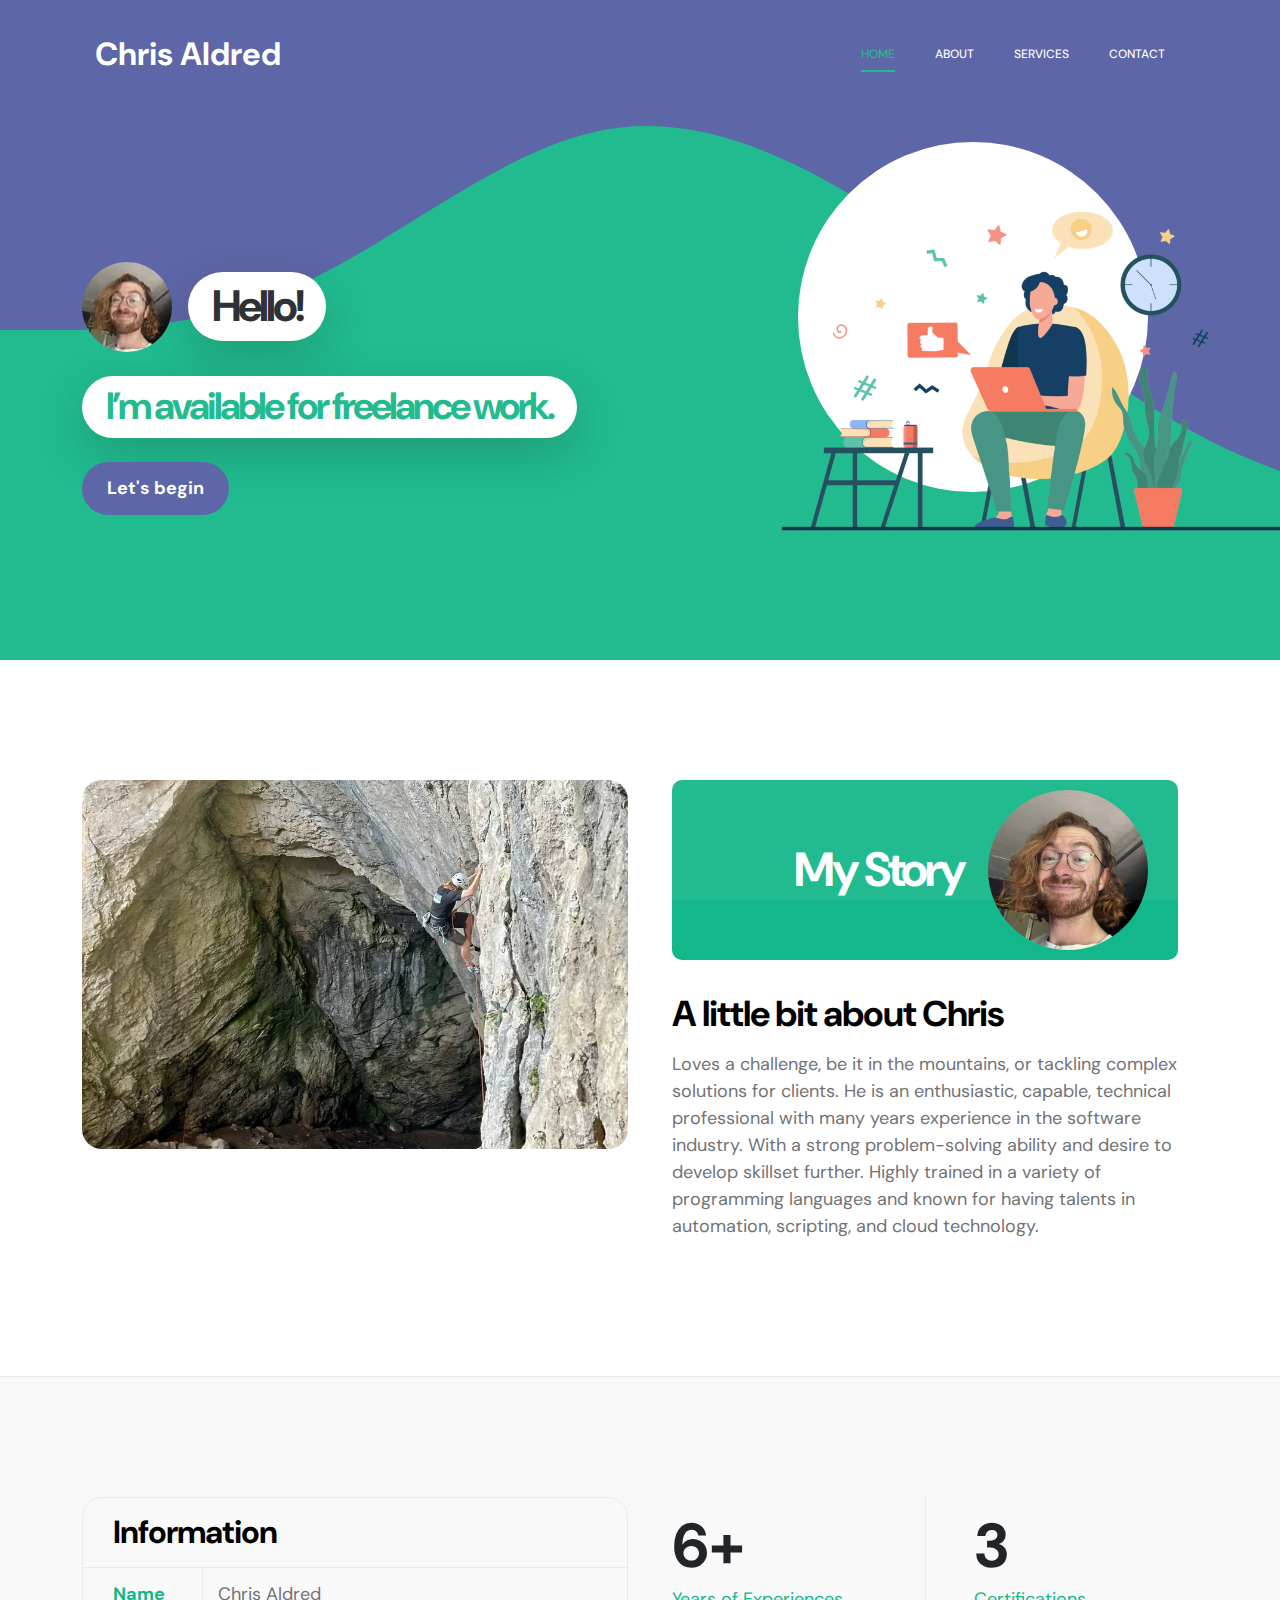
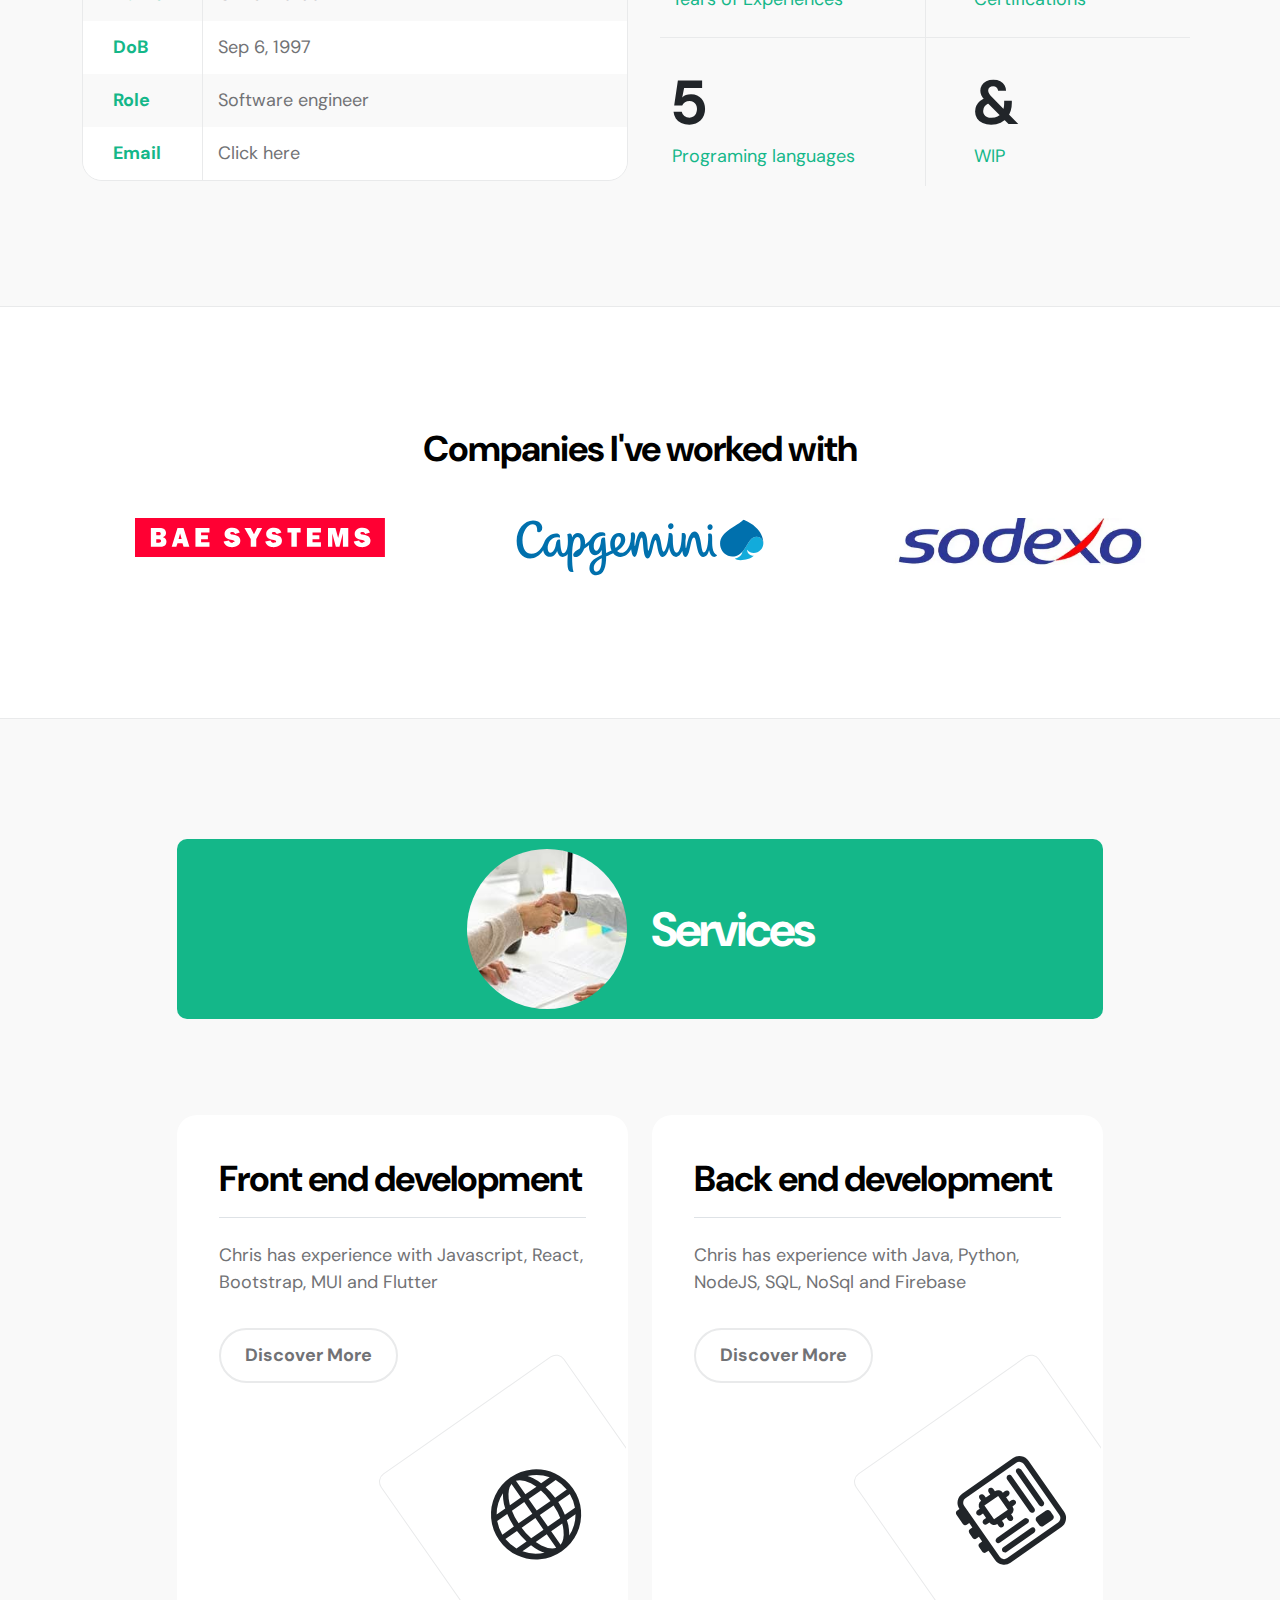
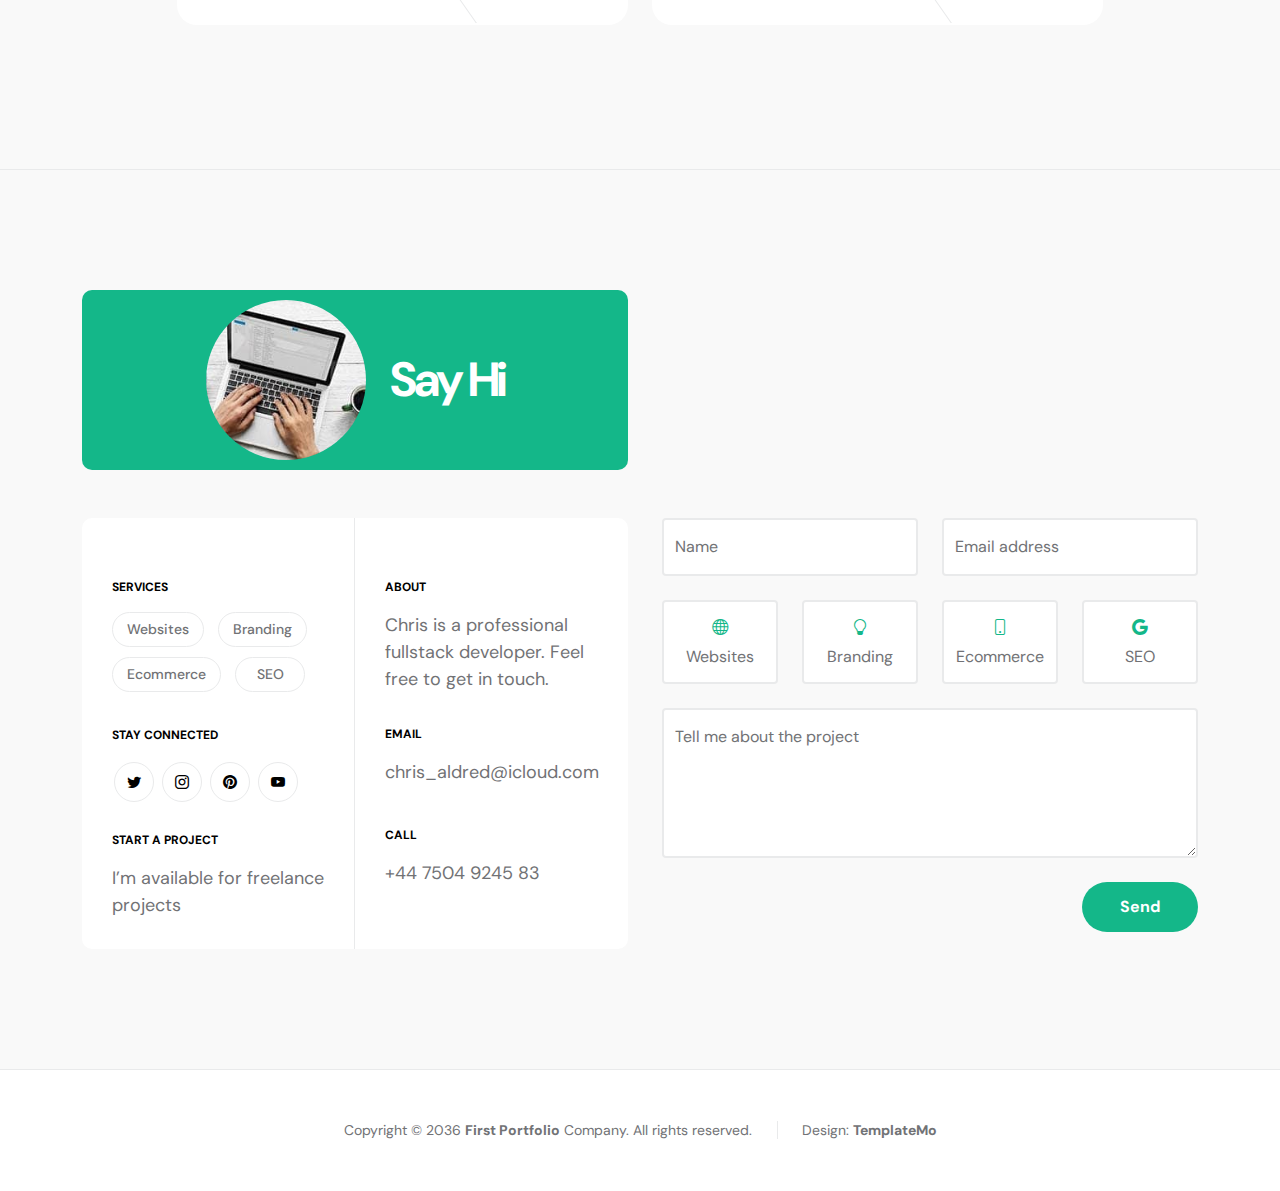
==== index.html @ c8f42ab8 "feat: services" ====
<!doctype html>
<html lang="en">
    <head>
        <meta charset="utf-8">
        <meta name="viewport" content="width=device-width, initial-scale=1">

        <meta name="description" content="">
        <meta name="author" content="TemplateMo">

        <title>Chris Aldred</title>

        <!-- CSS FILES -->
        <link rel="preconnect" href="https://fonts.googleapis.com">
        
        <link rel="preconnect" href="https://fonts.gstatic.com" crossorigin>
        
        <link href="https://fonts.googleapis.com/css2?family=DM+Sans:wght@400;500;700&display=swap" rel="stylesheet">

        <link href="css/bootstrap.min.css" rel="stylesheet">

        <link href="css/bootstrap-icons.css" rel="stylesheet">

        <link href="css/magnific-popup.css" rel="stylesheet">

        <link href="css/templatemo-first-portfolio-style.css" rel="stylesheet">
        
<!--

TemplateMo 578 First Portfolio

https://templatemo.com/tm-578-first-portfolio

-->
    </head>
    
    <body>

        <section class="preloader">
            <div class="spinner">
                <span class="spinner-rotate"></span>    
            </div>
        </section>

        <nav class="navbar navbar-expand-lg">
            <div class="container">

                <button class="navbar-toggler" type="button" data-bs-toggle="collapse" data-bs-target="#navbarNav" aria-controls="navbarNav" aria-expanded="false" aria-label="Toggle navigation">
                    <span class="navbar-toggler-icon"></span>
                </button>

                <a href="index.html" class="navbar-brand mx-auto mx-lg-0">Chris Aldred</a>

                <div class="collapse navbar-collapse justify-content-end" id="navbarNav">
                    <ul class="navbar-nav ms-lg-5">
                        <li class="nav-item">
                            <a class="nav-link click-scroll" href="#section_1">Home</a>
                        </li>

                        <li class="nav-item">
                            <a class="nav-link click-scroll" href="#section_2">About</a>
                        </li>

                        <li class="nav-item">
                            <a class="nav-link click-scroll" href="#section_3">Services</a>
                        </li>

                        <li class="nav-item" hidden>
                            <a class="nav-link click-scroll" href="#section_4">Projects</a>
                        </li>

                        <li class="nav-item">
                            <a class="nav-link click-scroll" href="#section_5">Contact</a>
                        </li>
                    </ul>
                </div>

            </div>
        </nav>

        <main>

            <section class="hero d-flex justify-content-center align-items-center" id="section_1">
                <div class="container">
                    <div class="row">

                        <div class="col-lg-7 col-12">
                            <div class="hero-text">
                                <div class="hero-title-wrap d-flex align-items-center mb-4">
                                    <img src="images/me-min_90x120.jpeg" class="avatar-image avatar-image-large img-fluid" alt="">

                                    <h1 class="hero-title ms-3 mb-0">Hello!</h1>
                                </div>

                                <h2 class="mb-4">I’m available for freelance work.</h2>
                                <p class="mb-4"><a class="custom-btn btn custom-link" href="#section_2">Let's begin</a></p>
                            </div>
                        </div>

                        <div class="col-lg-5 col-12 position-relative">
                            <div class="hero-image-wrap"></div>
                            <img src="images/desk.png" class="hero-image img-fluid" alt="">
                        </div>

                    </div>
                </div>

                <svg xmlns="http://www.w3.org/2000/svg" viewBox="0 0 1440 320"><path fill="#535da1" fill-opacity="1" d="M0,160L24,160C48,160,96,160,144,138.7C192,117,240,75,288,64C336,53,384,75,432,106.7C480,139,528,181,576,208C624,235,672,245,720,240C768,235,816,213,864,186.7C912,160,960,128,1008,133.3C1056,139,1104,181,1152,202.7C1200,224,1248,224,1296,197.3C1344,171,1392,117,1416,90.7L1440,64L1440,0L1416,0C1392,0,1344,0,1296,0C1248,0,1200,0,1152,0C1104,0,1056,0,1008,0C960,0,912,0,864,0C816,0,768,0,720,0C672,0,624,0,576,0C528,0,480,0,432,0C384,0,336,0,288,0C240,0,192,0,144,0C96,0,48,0,24,0L0,0Z"></path></svg>
            </section>


            <section class="about section-padding" id="section_2">
                <div class="container">
                    <div class="row">

                        <div class="col-lg-6 col-12">
                            <img src="images/climbing-min.jpeg" class="about-image img-fluid" alt="">
                        </div>

                        <div class="col-lg-6 col-12 mt-5 mt-lg-0">
                            <div class="about-thumb">

                                <div class="section-title-wrap d-flex justify-content-end align-items-center mb-4">
                                    <h2 class="text-white me-4 mb-0">My Story</h2>

                                    <img src="images/me-min.jpeg" class="avatar-image img-fluid" alt="">
                                </div>

                                <h3 class="pt-2 mb-3">A little bit about Chris</h3>

                                <p>Loves a challenge, be it in the mountains, or tackling complex solutions for clients.
                                    He is an enthusiastic, capable, technical professional with many years experience in the software industry.
                                    With a strong problem-solving ability and desire to develop skillset further.
                                    Highly trained in a variety of programming languages and 
                                    known for having talents in automation, scripting, and cloud 
                                    technology.</p>

                            </div>
                        </div>

                    </div>
                </div>  
            </section>

            <section class="featured section-padding">
                <div class="container">
                    <div class="row">

                        <div class="col-lg-6 col-12">
                            <div class="profile-thumb">
                                <div class="profile-title">
                                    <h4 class="mb-0">Information</h4>
                                </div>

                                <div class="profile-body">
                                    <p>
                                        <span class="profile-small-title">Name</span> 
                                        <span>Chris Aldred</span>
                                    </p>

                                    <p>
                                        <span class="profile-small-title">DoB</span> 
                                        <span>Sep 6, 1997</span>
                                    </p>

                                    <p>
                                        <span class="profile-small-title">Role</span> 
                                         <span>Software engineer</span>
                                    </p>

                                    <p>
                                        <span class="profile-small-title">Email</span> 
                                        <span><a href="mailto:chris_aldred@icloud.com">Click here</a></span>
                                    </p>
                                </div>
                            </div>
                        </div>

                        <div class="col-lg-6 col-12 mt-5 mt-lg-0">
                            <div class="about-thumb">
                                <div class="row">
                                    <div class="col-lg-6 col-6 featured-border-bottom py-2">
                                        <strong class="featured-numbers">6+</strong>

                                        <p class="featured-text">Years of Experiences</p>
                                    </div>

                                    <div class="col-lg-6 col-6 featured-border-start featured-border-bottom ps-5 py-2">
                                        <strong class="featured-numbers">3</strong>

                                        <p class="featured-text">Certifications </p>
                                    </div>

                                    <div class="col-lg-6 col-6 pt-4">
                                        <strong class="featured-numbers">5</strong>

                                        <p class="featured-text">Programing languages</p>
                                    </div>

                                    <div class="col-lg-6 col-6 featured-border-start ps-5 pt-4">
                                        <strong class="featured-numbers">&</strong>

                                        <p class="featured-text">WIP</p>
                                    </div>
                                </div>
                            </div>
                        </div>

                    </div>
                </div>
            </section>


            <section class="clients section-padding">
                <div class="container">
                    <div class="row align-items-center">
                        
                        
                        <div class="">
                            <h3 class="text-center mb-5">Companies I've worked with</h3>
                        </div>

                        <div class="col-sm clients-item-height">
                            <img src="images/clients/BAE_Systems_logo.svg" class="clients-image img-fluid" alt="">
                        </div>

                        <div class="col-sm clients-item-height">
                            <img src="images/clients/Capgemini.svg" class="clients-image img-fluid" alt="">
                        </div>

                        <div class="col-sm clients-item-height">
                            <img src="images/clients/Sodexo.webp" class="clients-image img-fluid" alt="">
                        </div>

                    </div>
                </div>
            </section>


            <section class="services section-padding" id="section_3">
                <div class="container">
                    <div class="row">

                        <div class="col-lg-10 col-12 mx-auto">
                            <div class="section-title-wrap d-flex justify-content-center align-items-center mb-5">
                                <img src="images/handshake-man-woman-after-signing-business-contract-closeup.jpg" class="avatar-image img-fluid" alt="">

                                <h2 class="text-white ms-4 mb-0">Services</h2>
                            </div>

                            <div class="row pt-lg-5">
                                <div class="col-lg-6 col-12">
                                    <div class="services-thumb">
                                        <div class="d-flex flex-wrap align-items-center border-bottom mb-4 pb-3">
                                            <h3 class="mb-0">Front end development</h3>

                                            <div class="services-price-wrap ms-auto" hidden>
                                                <p class="services-price-text mb-0">$2,400</p>
                                                <div class="services-price-overlay"></div>
                                            </div>
                                        </div>

                                        <p>Chris has experience with Javascript, React, Bootstrap, MUI and Flutter</p>

                                        <a href="#section_5" class="custom-btn custom-border-btn btn mt-3">Discover More</a>

                                        <div class="services-icon-wrap d-flex justify-content-center align-items-center">
                                            <i class="services-icon bi-globe"></i>
                                        </div>
                                    </div>
                                </div>


                                <div class="col-lg-6 col-12">
                                    <div class="services-thumb">
                                        <div class="d-flex flex-wrap align-items-center border-bottom mb-4 pb-3">
                                            <h3 class="mb-0">Back end development</h3>

                                            <div class="services-price-wrap ms-auto" hidden>
                                                <p class="services-price-text mb-0">$3,600</p>
                                                <div class="services-price-overlay"></div>
                                            </div>
                                        </div>

                                        <p>Chris has experience with Java, Python, NodeJS, SQL, NoSql and Firebase</p>

                                        <a href="#section_5" class="custom-btn custom-border-btn btn mt-3">Discover More</a>

                                        <div class="services-icon-wrap d-flex justify-content-center align-items-center">
                                            <i class="services-icon bi-motherboard"></i>
                                        </div>
                                    </div>
                                </div>
                            </div>
                        </div>
                    </div>
                </div>
            </section>

            <section class="contact section-padding" id="section_5">
                    <div class="container">
                        <div class="row">

                            <div class="col-lg-6 col-md-8 col-12">
                                <div class="section-title-wrap d-flex justify-content-center align-items-center mb-5">
                                    <img src="images/aerial-view-man-using-computer-laptop-wooden-table.jpg" class="avatar-image img-fluid" alt="">

                                    <h2 class="text-white ms-4 mb-0">Say Hi</h2>
                                </div>
                            </div>

                            <div class="clearfix"></div>

                            <div class="col-lg-3 col-md-6 col-12 pe-lg-0">
                                <div class="contact-info contact-info-border-start d-flex flex-column">
                                    <strong class="site-footer-title d-block mb-3">Services</strong>

                                    <ul class="footer-menu">
                                        <li class="footer-menu-item"><a href="#" class="footer-menu-link">Websites</a></li>

                                        <li class="footer-menu-item"><a href="#" class="footer-menu-link">Branding</a></li>

                                        <li class="footer-menu-item"><a href="#" class="footer-menu-link">Ecommerce</a></li>

                                        <li class="footer-menu-item"><a href="#" class="footer-menu-link">SEO</a></li>
                                    </ul>

                                    <strong class="site-footer-title d-block mt-4 mb-3">Stay connected</strong>

                                    <ul class="social-icon">
                                        <li class="social-icon-item"><a href="https://twitter.com/minthu" class="social-icon-link bi-twitter"></a></li>

                                        <li class="social-icon-item"><a href="#" class="social-icon-link bi-instagram"></a></li>

                                        <li class="social-icon-item"><a href="#" class="social-icon-link bi-pinterest"></a></li>

                                        <li class="social-icon-item"><a href="https://www.youtube.com/templatemo" class="social-icon-link bi-youtube"></a></li>
                                    </ul>

                                    <strong class="site-footer-title d-block mt-4 mb-3">Start a project</strong>

                                    <p class="mb-0">I’m available for freelance projects</p>
                                </div>
                            </div>

                            <div class="col-lg-3 col-md-6 col-12 ps-lg-0">
                                <div class="contact-info d-flex flex-column">
                                    <strong class="site-footer-title d-block mb-3">About</strong>

                                    <p class="mb-2">
                                        Chris is a professional fullstack developer. Feel free to get in touch.
                              </p>

                                    <strong class="site-footer-title d-block mt-4 mb-3">Email</strong>

                                    <p>
                                        <a href="mailto:chris_aldred@icloud.com">
                                            chris_aldred@icloud.com
                                        </a>
                                    </p>

                                    <strong class="site-footer-title d-block mt-4 mb-3">Call</strong>

                                    <p class="mb-0">
                                        <a href="tel: 120-240-9600">
                                            +44 7504 9245 83
                                        </a>
                                    </p>
                                </div>
                            </div>

                            <div class="col-lg-6 col-12 mt-5 mt-lg-0">
                                <form action="#" method="get" class="custom-form contact-form" role="form">
                                    <div class="row">
                                        <div class="col-lg-6 col-md-6 col-12">
                                            <div class="form-floating">
                                                <input type="text" name="name" id="name" class="form-control" placeholder="Name" required="">
                                                
                                                <label for="floatingInput">Name</label>
                                            </div>
                                        </div>

                                        <div class="col-lg-6 col-md-6 col-12"> 
                                            <div class="form-floating">
                                                <input type="email" name="email" id="email" pattern="[^ @]*@[^ @]*" class="form-control" placeholder="Email address" required="">
                                                
                                                <label for="floatingInput">Email address</label>
                                            </div>
                                        </div>

                                        <div class="col-lg-3 col-md-6 col-6">
                                            <div class="form-check form-check-inline">
                                                <input name="website" type="checkbox" class="form-check-input" id="inlineCheckbox1" value="1">

                                                <label class="form-check-label" for="inlineCheckbox1">
                                                    <i class="bi-globe form-check-icon"></i>
                                                    <span class="form-check-label-text">Websites</span>
                                                </label>
                                          </div>
                                        </div>

                                        <div class="col-lg-3 col-md-6 col-6">
                                            <div class="form-check form-check-inline">
                                                <input name="branding" type="checkbox" class="form-check-input" id="inlineCheckbox2" value="1">

                                                <label class="form-check-label" for="inlineCheckbox2">
                                                    <i class="bi-lightbulb form-check-icon"></i>
                                                    <span class="form-check-label-text">Branding</span>
                                                </label>
                                            </div>
                                        </div>

                                        <div class="col-lg-3 col-md-6 col-6">
                                            <div class="form-check form-check-inline">
                                                <input name="ecommerce" type="checkbox" class="form-check-input" id="inlineCheckbox3" value="1">

                                                <label class="form-check-label" for="inlineCheckbox3">
                                                    <i class="bi-phone form-check-icon"></i>
                                                    <span class="form-check-label-text">Ecommerce</span>
                                                </label>
                                            </div>
                                        </div>

                                        <div class="col-lg-3 col-md-6 col-6">
                                            <div class="form-check form-check-inline me-0">
                                                <input name="seo" type="checkbox" class="form-check-input" id="inlineCheckbox4" value="1">

                                                <label class="form-check-label" for="inlineCheckbox4">
                                                    <i class="bi-google form-check-icon"></i>
                                                    <span class="form-check-label-text">SEO</span>
                                                </label>
                                            </div>
                                        </div>

                                        <div class="col-lg-12 col-12">
                                            <div class="form-floating">
                                                <textarea class="form-control" id="message" name="message" placeholder="Tell me about the project"></textarea>
                                                
                                                <label for="floatingTextarea">Tell me about the project</label>
                                            </div>
                                        </div>

                                        <div class="col-lg-3 col-12 ms-auto">
                                            <button type="submit" class="form-control">Send</button>
                                        </div>

                                    </div>
                                </form>
                            </div>

                        </div>
                    </div>
                </div>
            </section>

        </main>

        <footer class="site-footer">
            <div class="container">
                <div class="row">

                    <div class="col-lg-12 col-12">
                        <div class="copyright-text-wrap">
                            <p class="mb-0">
                                <span class="copyright-text">Copyright © 2036 <a href="#">First Portfolio</a> Company. All rights reserved.</span>
                                Design: 
                                <a rel="sponsored" href="https://templatemo.com" target="_blank">TemplateMo</a>
                            </p>
                        </div>
                    </div>

                </div>
            </div>
        </footer>

        <!-- JAVASCRIPT FILES -->
        <script src="js/jquery.min.js"></script>
        <script src="js/bootstrap.min.js"></script>
        <script src="js/jquery.sticky.js"></script>
        <script src="js/click-scroll.js"></script>
        <script src="js/jquery.magnific-popup.min.js"></script>
        <script src="js/magnific-popup-options.js"></script>
        <script src="js/custom.js"></script>

    </body>
</html>
---- css/templatemo-first-portfolio-style.css ----
/*

TemplateMo 578 First Portfolio

https://templatemo.com/tm-578-first-portfolio

*/

/*---------------------------------------
  CUSTOM PROPERTIES ( VARIABLES )             
-----------------------------------------*/
:root {
  --white-color: #ffffff;
  --primary-color: #535da1;
  --secondary-color: #14b789;
  --section-bg-color: #f9f9f9;
  --dark-color: #000000;
  --p-color: #717275;
  --border-color: #e9eaeb;
  --featured-border-color: #727aab;

  --body-font-family: "DM Sans", sans-serif;

  --h1-font-size: 62px;
  --h2-font-size: 48px;
  --h3-font-size: 36px;
  --h4-font-size: 32px;
  --h5-font-size: 24px;
  --h6-font-size: 22px;
  --p-font-size: 18px;
  --menu-font-size: 12px;
  --copyright-font-size: 14px;

  --border-radius-large: 100px;
  --border-radius-medium: 20px;
  --border-radius-small: 10px;

  --font-weight-normal: 400;
  --font-weight-medium: 500;
  --font-weight-bold: 700;
}

body {
  background: var(--white-color);
  font-family: var(--body-font-family);
}

/*---------------------------------------
  TYPOGRAPHY               
-----------------------------------------*/

h2,
h3,
h4,
h5,
h6 {
  color: var(--dark-color);
}

h1,
h2,
h3,
h4,
h5,
h6 {
  font-weight: var(--font-weight-bold);
  letter-spacing: -1px;
}

h1 {
  font-size: var(--h1-font-size);
  letter-spacing: -3px;
}

h2 {
  font-size: var(--h2-font-size);
  color: var(--secondary-color);
  letter-spacing: -3px;
}

h3 {
  font-size: var(--h3-font-size);
}

h4 {
  font-size: var(--h4-font-size);
}

h5 {
  font-size: var(--h5-font-size);
  line-height: normal;
}

h6 {
  font-size: var(--h6-font-size);
}

p {
  color: var(--p-color);
  font-size: var(--p-font-size);
  font-weight: var(--font-weight-normal);
}

ul li {
  color: var(--p-color);
  font-size: var(--p-font-size);
  font-weight: var(--font-weight-normal);
}

a,
button {
  touch-action: manipulation;
  transition: all 0.3s;
}

a {
  color: var(--p-color);
  text-decoration: none;
}

a:hover {
  color: var(--secondary-color);
}

::selection {
  background: var(--secondary-color);
  color: var(--white-color);
}

::-moz-selection {
  background: var(--secondary-color);
  color: var(--white-color);
}

.section-padding {
  padding-top: 120px;
  padding-bottom: 120px;
}

b,
strong {
  font-weight: var(--font-weight-bold);
}

.section-title-wrap {
  background: var(--secondary-color);
  border-radius: var(--border-radius-small);
  padding: 10px 30px;
}

/*---------------------------------------
  AVATAR IMAGE               
-----------------------------------------*/
.avatar-image {
  border-radius: var(--border-radius-large);
  width: 160px;
  height: 160px;
  object-fit: cover;
}

.avatar-image-large {
  width: 90.4px;
  height: 90.4px;
}

/*---------------------------------------
  PRE LOADER               
-----------------------------------------*/
.preloader {
  position: fixed;
  top: 0;
  left: 0;
  width: 100%;
  height: 100%;
  z-index: 99999;
  display: flex;
  flex-flow: row nowrap;
  justify-content: center;
  align-items: center;
  background: none repeat scroll 0 0 var(--white-color);
}

.spinner {
  border: 1px solid transparent;
  border-radius: var(--border-radius-small);
  position: relative;
}

.spinner:before {
  content: "";
  box-sizing: border-box;
  position: absolute;
  top: 50%;
  left: 50%;
  width: 45px;
  height: 45px;
  margin-top: -10px;
  margin-left: -10px;
  border-radius: 50%;
  border: 1px solid var(--border-color);
  border-top-color: var(--white-color);
  animation: spinner 0.9s linear infinite;
}

@-webkit-@keyframes spinner {
  to {
    transform: rotate(360deg);
  }
}

@keyframes spinner {
  to {
    transform: rotate(360deg);
  }
}

/*---------------------------------------
  CUSTOM ICON               
-----------------------------------------*/
.navbar-icon {
  background: var(--white-color);
  border-radius: var(--border-radius-large);
  color: var(--dark-color);
  width: 47px;
  height: 47px;
  line-height: 47px;
  text-align: center;
}

.is-sticky .navbar-icon {
  background: var(--secondary-color);
  color: var(--white-color);
}

.form-check-icon {
  color: var(--secondary-color);
}

/*---------------------------------------
  CUSTOM BUTTON               
-----------------------------------------*/
.custom-btn,
.navbar .custom-btn {
  font-size: var(--p-font-size);
  font-weight: var(--font-weight-bold);
}

.navbar .custom-btn {
  background: transparent;
  border-width: 2px;
  border-style: solid;
  border-color: var(--white-color);
  color: var(--white-color);
  padding: 8px 22px;
}

.navbar .custom-btn:hover {
  background: var(--white-color);
  border-color: transparent;
  color: var(--secondary-color);
}

.custom-btn {
  background: var(--secondary-color);
  border-radius: var(--border-radius-large);
  color: var(--white-color);
  font-weight: var(--font-weight-bold);
  padding: 12px 24px;
}

.custom-btn:hover {
  background: var(--primary-color);
  box-shadow: 0 1rem 3rem rgba(0, 0, 0, 0.175);
  color: var(--white-color);
}

.custom-border-btn {
  background: transparent;
  border: 2px solid var(--border-color);
  color: var(--p-color);
}

.custom-border-btn:hover {
  background: var(--secondary-color);
  border-color: var(--secondary-color);
  color: var(--white-color);
}

.custom-link {
  background-color: var(--primary-color);
}

.custom-link:hover {
  background-color: var(--secondary-color);
}

/*---------------------------------------
  NAVIGATION              
-----------------------------------------*/
.sticky-wrapper {
  position: relative;
  z-index: 222;
  height: auto !important;
}

.is-sticky,
.is-sticky .navbar .container {
  background: var(--white-color);
  box-shadow: 0 1rem 3rem rgb(0 0 0 / 18%);
}

.is-sticky .navbar-brand,
.is-sticky .navbar-brand:hover {
  color: var(--dark-color);
}

.is-sticky .navbar-nav .nav-link {
  color: var(--p-color);
}

.is-sticky .navbar .custom-btn {
  border-color: var(--secondary-color);
  color: var(--secondary-color);
}

.is-sticky .navbar .custom-btn:hover {
  background: var(--secondary-color);
  color: var(--white-color);
}

.navbar {
  background: transparent;
  position: absolute;
  z-index: 9;
  right: 0;
  left: 0;
  transition: all 0.3s;
  padding-top: 15px;
  padding-bottom: 0;
}

.navbar .container {
  border-radius: var(--border-radius-small);
  padding: 10px 25px;
}

.navbar-brand {
  font-size: var(--h4-font-size);
  font-weight: var(--font-weight-bold);
}

.navbar-brand,
.navbar-brand:hover {
  color: var(--white-color);
}

.navbar-expand-lg .navbar-nav .nav-link {
  padding-right: 0;
  padding-left: 0;
  margin-right: 20px;
  margin-left: 20px;
}

.navbar-nav .nav-link {
  display: inline-block;
  color: var(--section-bg-color);
  font-size: var(--menu-font-size);
  font-weight: var(--font-weight-medium);
  text-transform: uppercase;
  position: relative;
  padding-top: 15px;
  padding-bottom: 15px;
}

.navbar-nav .nav-link::after {
  content: "";
  background: transparent;
  position: absolute;
  bottom: 6px;
  right: 0;
  left: 0;
  width: 100%;
  height: 2px;
}

.navbar-nav .nav-link.active::after,
.navbar-nav .nav-link:hover::after {
  background: var(--secondary-color);
}

.navbar-nav .nav-link.active,
.navbar-nav .nav-link:hover {
  color: var(--secondary-color);
}

.navbar-toggler {
  border: 0;
  padding: 0;
  cursor: pointer;
  margin: 0;
  width: 30px;
  height: 35px;
  outline: none;
}

.navbar-toggler:focus {
  outline: none;
  box-shadow: none;
}

.navbar-toggler[aria-expanded="true"] .navbar-toggler-icon {
  background: transparent;
}

.navbar-toggler[aria-expanded="true"] .navbar-toggler-icon:before,
.navbar-toggler[aria-expanded="true"] .navbar-toggler-icon:after {
  transition: top 300ms 50ms ease, -webkit-transform 300ms 350ms ease;
  transition: top 300ms 50ms ease, transform 300ms 350ms ease;
  transition: top 300ms 50ms ease, transform 300ms 350ms ease,
    -webkit-transform 300ms 350ms ease;
  top: 0;
}

.navbar-toggler[aria-expanded="true"] .navbar-toggler-icon:before {
  transform: rotate(45deg);
}

.navbar-toggler[aria-expanded="true"] .navbar-toggler-icon:after {
  transform: rotate(-45deg);
}

.navbar-toggler .navbar-toggler-icon {
  background: var(--white-color);
  transition: background 10ms 300ms ease;
  display: block;
  width: 30px;
  height: 2px;
  position: relative;
}

.navbar-toggler .navbar-toggler-icon:before,
.navbar-toggler .navbar-toggler-icon:after {
  transition: top 300ms 350ms ease, -webkit-transform 300ms 50ms ease;
  transition: top 300ms 350ms ease, transform 300ms 50ms ease;
  transition: top 300ms 350ms ease, transform 300ms 50ms ease,
    -webkit-transform 300ms 50ms ease;
  position: absolute;
  right: 0;
  left: 0;
  background: var(--white-color);
  width: 30px;
  height: 2px;
  content: "";
}

.navbar-toggler .navbar-toggler-icon::before {
  top: -8px;
}

.navbar-toggler .navbar-toggler-icon::after {
  top: 8px;
}

/*---------------------------------------
  HERO              
-----------------------------------------*/
.hero {
  background: var(--secondary-color);
  position: relative;
  overflow: hidden;
  padding-top: 330px;
  padding-bottom: 330px;
}

@media screen and (min-width: 991px) {
  .hero {
    height: 60vh;
  }
}

.hero-title,
.hero h2 {
  background: var(--white-color);
  box-shadow: 0 1rem 3rem rgba(0, 0, 0, 0.175);
  border-radius: var(--border-radius-large);
  display: inline-block;
  padding: 8px 24px;
}

.hero-title {
  font-size: 44px;
}

.hero h2 {
  font-size: 38px;
}

.hero-text {
  position: relative;
  z-index: 22;
  top: 70px;
}

.hero-image-wrap {
  background: var(--white-color);
  border-radius: 100%;
  width: 350px;
  height: 350px;
  position: absolute;
  z-index: 22;
  top: -50px;
  right: 0;
  left: 0;
  margin: auto;
  pointer-events: none;
}

.hero-image {
  position: absolute;
  z-index: 22;
  top: 0;
  width: 100%;
  min-width: 550px;
}

.hero svg {
  position: absolute;
  z-index: 2;
  bottom: 0;
  right: 0;
  left: 0;
  overflow: hidden;
  height: 100%;
  pointer-events: none;
}

/*---------------------------------------
  ABOUT              
-----------------------------------------*/
.profile-thumb {
  border: 1px solid var(--border-color);
  border-radius: var(--border-radius-medium);
  position: relative;
  overflow: hidden;
}

.profile-title {
  border-bottom: 1px solid var(--border-color);
  padding: 15px 30px;
}

.profile-small-title {
  border-right: 1px solid var(--border-color);
  color: var(--secondary-color);
  font-weight: var(--font-weight-bold);
  min-width: 120px;
  margin-right: 10px;
  padding: 13px 30px;
  display: inline-block;
}

.profile-body p {
  margin-bottom: 0;
}

.profile-body p:nth-of-type(even) {
  background: var(--white-color);
}

.about-image {
  border-radius: var(--border-radius-medium);
}

.about-thumb {
  padding-right: 20px;
  padding-left: 20px;
}

/*---------------------------------------
  FEATURED              
-----------------------------------------*/
.featured-numbers {
  font-size: var(--h1-font-size);
  line-height: normal;
  display: block;
}

.featured-text {
  color: var(--secondary-color);
}

.featured-border-bottom {
  border-bottom: 1px solid var(--border-color);
}

.featured-border-start {
  border-left: 1px solid var(--border-color);
}

/*---------------------------------------
  CLIENTS              
-----------------------------------------*/

.clients-item-height {
  height: 80px;
}

.clients-image {
  display: block;
  max-width: 250px;
  margin: auto;
  transition: all ease 0.2s;
}

.clients-image:hover {
  transform: scale(1.3);
}

/*---------------------------------------
  SERVICES              
-----------------------------------------*/
.services,
.featured {
  background: var(--section-bg-color);
  border-top: 1px solid var(--border-color);
  border-bottom: 1px solid var(--border-color);
}

.services-thumb {
  background: var(--white-color);
  border: 2px solid transparent;
  border-radius: var(--border-radius-medium);
  position: relative;
  overflow: hidden;
  margin-bottom: 24px;
  padding: 40px 40px 240px 40px;
  transition: all 0.5s;
}

.services-thumb-up {
  position: relative;
  bottom: 50px;
  margin-bottom: -50px;
}

.services-thumb:hover {
  border: 2px solid var(--secondary-color);
  box-shadow: 0 1rem 3rem rgba(0, 0, 0, 0.175);
}

.services-thumb:hover .services-icon-wrap {
  background: var(--secondary-color);
  border-color: var(--secondary-color);
  color: var(--white-color);
}

.services-icon-wrap {
  border: 1px solid var(--border-color);
  border-radius: var(--border-radius-small);
  position: absolute;
  bottom: 0;
  right: 0;
  width: 50%;
  height: 55%;
  transform: rotate(-35deg) translateY(55px);
  transition: all ease 0.5s;
}

.services-icon {
  font-size: 90px;
  position: relative;
  bottom: 15px;
}

.services-thumb:hover .services-price-wrap {
  background: var(--secondary-color);
}

.services-thumb:hover .services-price-overlay {
  background: var(--primary-color);
}

.services-price-wrap {
  background: var(--primary-color);
  border-radius: var(--border-radius-medium);
  position: relative;
  overflow: hidden;
  padding: 6px 20px 6px 15px;
  transition: all ease 0.5s;
}

.services-price-text {
  color: var(--white-color);
  font-size: var(--copyright-font-size);
  font-weight: var(--font-weight-bold);
}

.services-price-overlay {
  background: var(--secondary-color);
  border-bottom-left-radius: 100%;
  position: absolute;
  top: 0;
  right: 0;
  width: 20px;
  height: 20px;
  pointer-events: none;
}

/*---------------------------------------
  PROJECTS              
-----------------------------------------*/
.projects-thumb {
  background: var(--section-bg-color);
  border: 2px solid var(--white-color);
  border-radius: var(--border-radius-medium);
  position: relative;
  overflow: hidden;
  margin-top: 24px;
  margin-bottom: 24px;
  padding: 40px;
  transition: all ease 0.5s;
}

.projects-thumb:hover {
  border-color: var(--secondary-color);
}

.projects-thumb:hover .projects-image,
.projects-thumb:focus .projects-image {
  transform: rotate(0) translateY(0);
}

.projects-thumb .popup-image {
  display: block;
  width: 100%;
  height: 100%;
}

.projects-image {
  border-radius: var(--border-radius-medium);
  display: block;
  width: 100%;
  transform: rotate(10deg) translateY(80px);
  transition: all ease 0.5s;
}

.projects-title {
  margin-bottom: 20px;
}

.projects-tag {
  font-size: var(--menu-font-size);
  font-weight: var(--font-weight-medium);
  color: var(--secondary-color);
  text-transform: uppercase;
  margin-bottom: 5px;
}

/*---------------------------------------
  CONTACT              
-----------------------------------------*/
.contact {
  background: var(--section-bg-color);
}

.contact-info {
  background: var(--white-color);
  border-top-right-radius: var(--border-radius-small);
  border-bottom-right-radius: var(--border-radius-small);
  padding: 60px 30px 30px 30px;
  height: 100%;
}

.contact-info-border-start {
  border-right: 1px solid var(--border-color);
  border-radius: var(--border-radius-small) 0 0 var(--border-radius-small);
}

.contact-form {
  margin-left: 10px;
}

/*---------------------------------------
  CUSTOM FORM               
-----------------------------------------*/
.custom-form .form-control {
  background: var(--white-color);
  box-shadow: none;
  border: 2px solid var(--border-color);
  color: var(--p-color);
  margin-bottom: 24px;
  padding-top: 13px;
  padding-bottom: 13px;
  outline: none;
}

.form-floating > label {
  color: var(--p-color);
}

.form-check-inline {
  vertical-align: middle;
  width: 100%;
  position: relative;
  margin-right: 0;
  margin-top: 0;
  margin-bottom: 24px;
  padding: 0;
}

.custom-form .form-check-label {
  position: absolute;
  top: 50%;
  left: 50%;
  transform: translate(-50%, -50%);
  text-align: center;
}

.form-check-label-text {
  color: var(--p-color);
  display: block;
  font-size: copyright-font-size;
  margin-top: 5px;
}

.form-check-input[type="checkbox"] {
  background: var(--white-color);
  border: 2px solid var(--border-color);
  box-shadow: none;
  outline: none;
  width: 100%;
  margin-top: 0;
  margin-left: 0;
  padding: 40px 50px;
}

.form-check-input:checked[type="checkbox"] {
  background-image: none;
}

.form-check-input:hover,
.form-check-input:checked {
  background-color: transparent;
  border-color: var(--secondary-color);
}

.custom-form .form-control:hover,
.custom-form .form-control:focus {
  background: transparent;
  border-color: var(--secondary-color);
}

.custom-form .form-floating textarea {
  height: 150px;
}

.custom-form button[type="submit"] {
  background: var(--secondary-color);
  border: none;
  border-radius: var(--border-radius-large);
  color: var(--white-color);
  font-weight: var(--font-weight-bold);
  transition: all 0.3s;
  margin-bottom: 0;
}

.custom-form button[type="submit"]:hover,
.custom-form button[type="submit"]:focus {
  background: var(--primary-color);
  border-color: transparent;
}

/*---------------------------------------
  SITE FOOTER              
-----------------------------------------*/
.site-footer {
  border-top: 1px solid var(--border-color);
  padding-top: 50px;
  padding-bottom: 50px;
  text-align: center;
}

.site-footer-title {
  font-size: var(--menu-font-size);
  color: var(--dark-color);
  text-transform: uppercase;
}

.copyright-text-wrap p,
.copyright-text {
  font-size: var(--copyright-font-size);
}

.copyright-text {
  border-right: 1px solid var(--border-color);
  padding-right: 25px;
  margin-right: 20px;
}

.copyright-text-wrap a {
  font-weight: var(--font-weight-bold);
}

.footer-menu {
  margin: 0;
  padding: 0;
}

.footer-menu-item {
  list-style: none;
  display: inline-block;
  vertical-align: top;
}

.footer-menu-link {
  border: 1px solid var(--border-color);
  border-radius: var(--border-radius-medium);
  font-size: var(--copyright-font-size);
  font-weight: var(--font-weight-medium);
  display: inline-block;
  vertical-align: top;
  text-align: center;
  margin-right: 10px;
  margin-bottom: 10px;
  padding: 6px 14px;
  min-width: 70px;
}

.footer-menu-link:hover {
  background: var(--secondary-color);
  border-color: transparent;
  color: var(--white-color);
}

/*---------------------------------------
  SOCIAL ICON               
-----------------------------------------*/
.social-icon {
  margin: 0;
  padding: 0;
}

.social-icon-item {
  list-style: none;
  display: inline-block;
  vertical-align: top;
}

.social-icon-link {
  border: 1px solid var(--border-color);
  border-radius: var(--border-radius-large);
  font-size: var(--copyright-font-size);
  color: var(--dark-color);
  display: inline-block;
  vertical-align: top;
  margin: 2px 2px 5px 2px;
  width: 40px;
  height: 40px;
  line-height: 40px;
  text-align: center;
}

.social-icon-link:hover {
  background: var(--secondary-color);
  border-color: transparent;
  color: var(--white-color);
}

/*---------------------------------------
  RESPONSIVE STYLES               
-----------------------------------------*/
@media screen and (min-width: 1600px) {
  .hero {
    padding-top: 380px;
    padding-bottom: 380px;
  }

  .hero-image-wrap {
    top: -50px;
    width: 400px;
    height: 400px;
  }

  .hero-image {
    min-width: 650px;
  }

  .hero-title,
  .hero h2 {
    font-size: var(--h2-font-size);
  }
}

@media screen and (max-width: 991px) {
  h1 {
    font-size: 48px;
  }

  h2 {
    font-size: 36px;
  }

  h3 {
    font-size: 32px;
  }

  h4 {
    font-size: 28px;
  }

  h5 {
    font-size: 20px;
  }

  h6 {
    font-size: 18px;
  }

  .section-padding {
    padding-top: 80px;
    padding-bottom: 80px;
  }

  .custom-btn,
  .navbar .custom-btn {
    font-size: var(--copyright-text-font-size);
    padding: 8px 16px;
  }

  .navbar .container {
    background: var(--white-color);
  }

  .navbar-brand,
  .navbar-brand:hover {
    color: var(--dark-color);
  }

  .navbar-icon {
    background: var(--secondary-color);
    color: var(--white-color);
    width: 44px;
    height: 44px;
    line-height: 44px;
  }

  .navbar .custom-btn {
    border-color: var(--secondary-color);
    color: var(--secondary-color);
  }

  .navbar-toggler .navbar-toggler-icon,
  .navbar-toggler .navbar-toggler-icon:before,
  .navbar-toggler .navbar-toggler-icon:after {
    background: var(--dark-color);
  }

  .navbar-expand-lg .navbar-nav .nav-link {
    margin-left: 0;
  }

  .navbar-nav .nav-link {
    color: var(--p-color);
    padding-top: 10px;
    padding-bottom: 10px;
  }

  .hero {
    padding-top: 200px;
    padding-bottom: 400px;
  }

  .hero-text {
    top: 0;
    margin-bottom: 120px;
  }

  .about-thumb {
    padding-right: 0;
    padding-left: 0;
  }

  .about-numbers {
    font-size: 42px;
  }

  .services-thumb-up {
    bottom: 0;
    margin-bottom: 32px;
  }

  .services-thumb {
    margin-bottom: 32px;
    padding-bottom: 270px;
  }

  .services-icon-wrap {
    width: 45%;
    height: 60%;
  }

  .services .col-lg-10 .row .col-lg-6:last-child,
  .projects .col-lg-4:last-child {
    margin-bottom: 0;
  }

  .projects-thumb {
    margin-top: 0;
    margin-bottom: 32px;
  }

  .contact-info {
    border-radius: 0 0 var(--border-radius-small) var(--border-radius-small);
    padding: 40px 30px;
  }

  .contact-info-border-start {
    border-right: 0;
    border-bottom: 1px solid var(--border-color);
    border-radius: var(--border-radius-small) var(--border-radius-small) 0 0;
  }
}

@media screen and (max-width: 575px) {
  .navbar .container {
    margin-right: 12px;
    margin-left: 12px;
  }
}

@media screen and (max-width: 480px) {
  h1 {
    font-size: 40px;
  }

  h2 {
    font-size: 28px;
  }

  h3 {
    font-size: 26px;
  }

  h4 {
    font-size: 22px;
  }

  h5 {
    font-size: 20px;
  }

  .custom-btn,
  .navbar .custom-btn {
    font-size: 13px;
    padding: 6px 12px;
  }

  .navbar-icon {
    font-size: var(--copyright-font-size);
    width: 35.5px;
    height: 35.5px;
    line-height: 35.5px;
  }

  .hero-image-wrap {
    width: 300px;
    height: 300px;
  }

  .hero-image {
    min-width: inherit;
  }
}
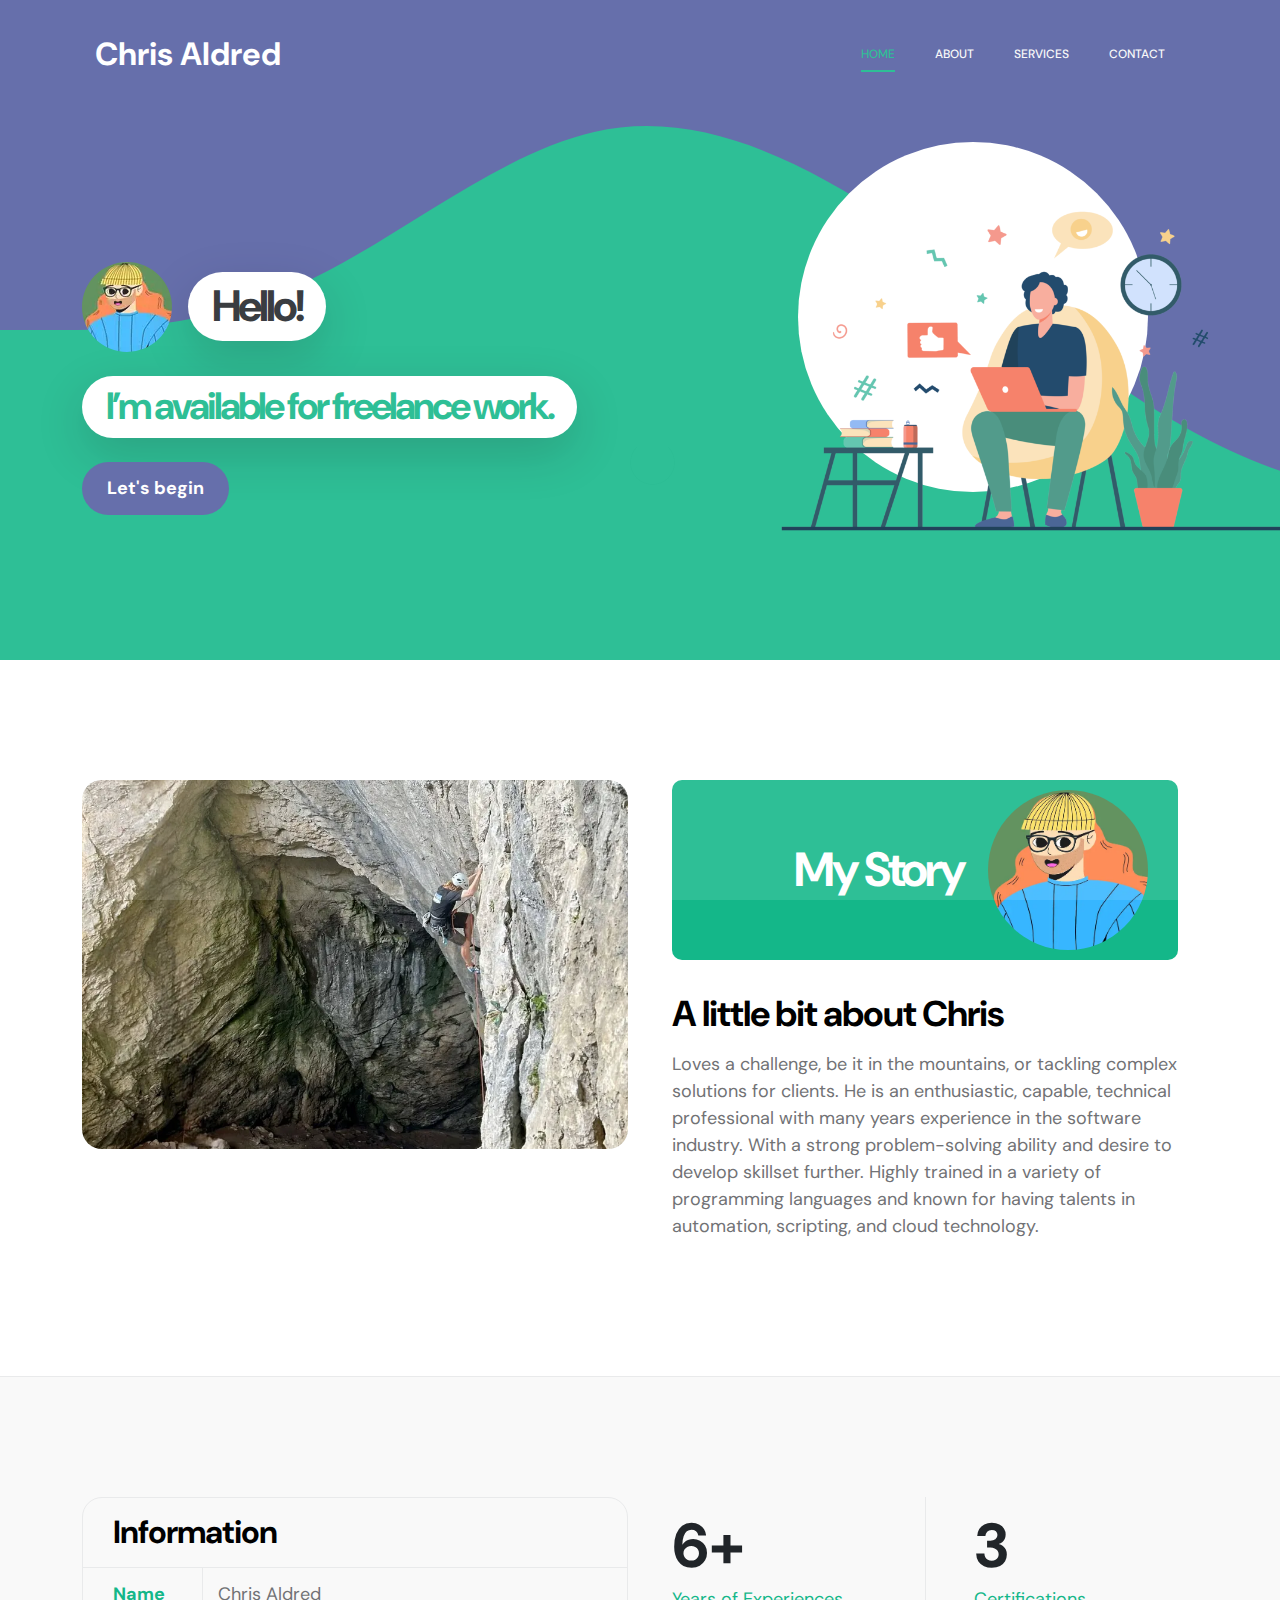
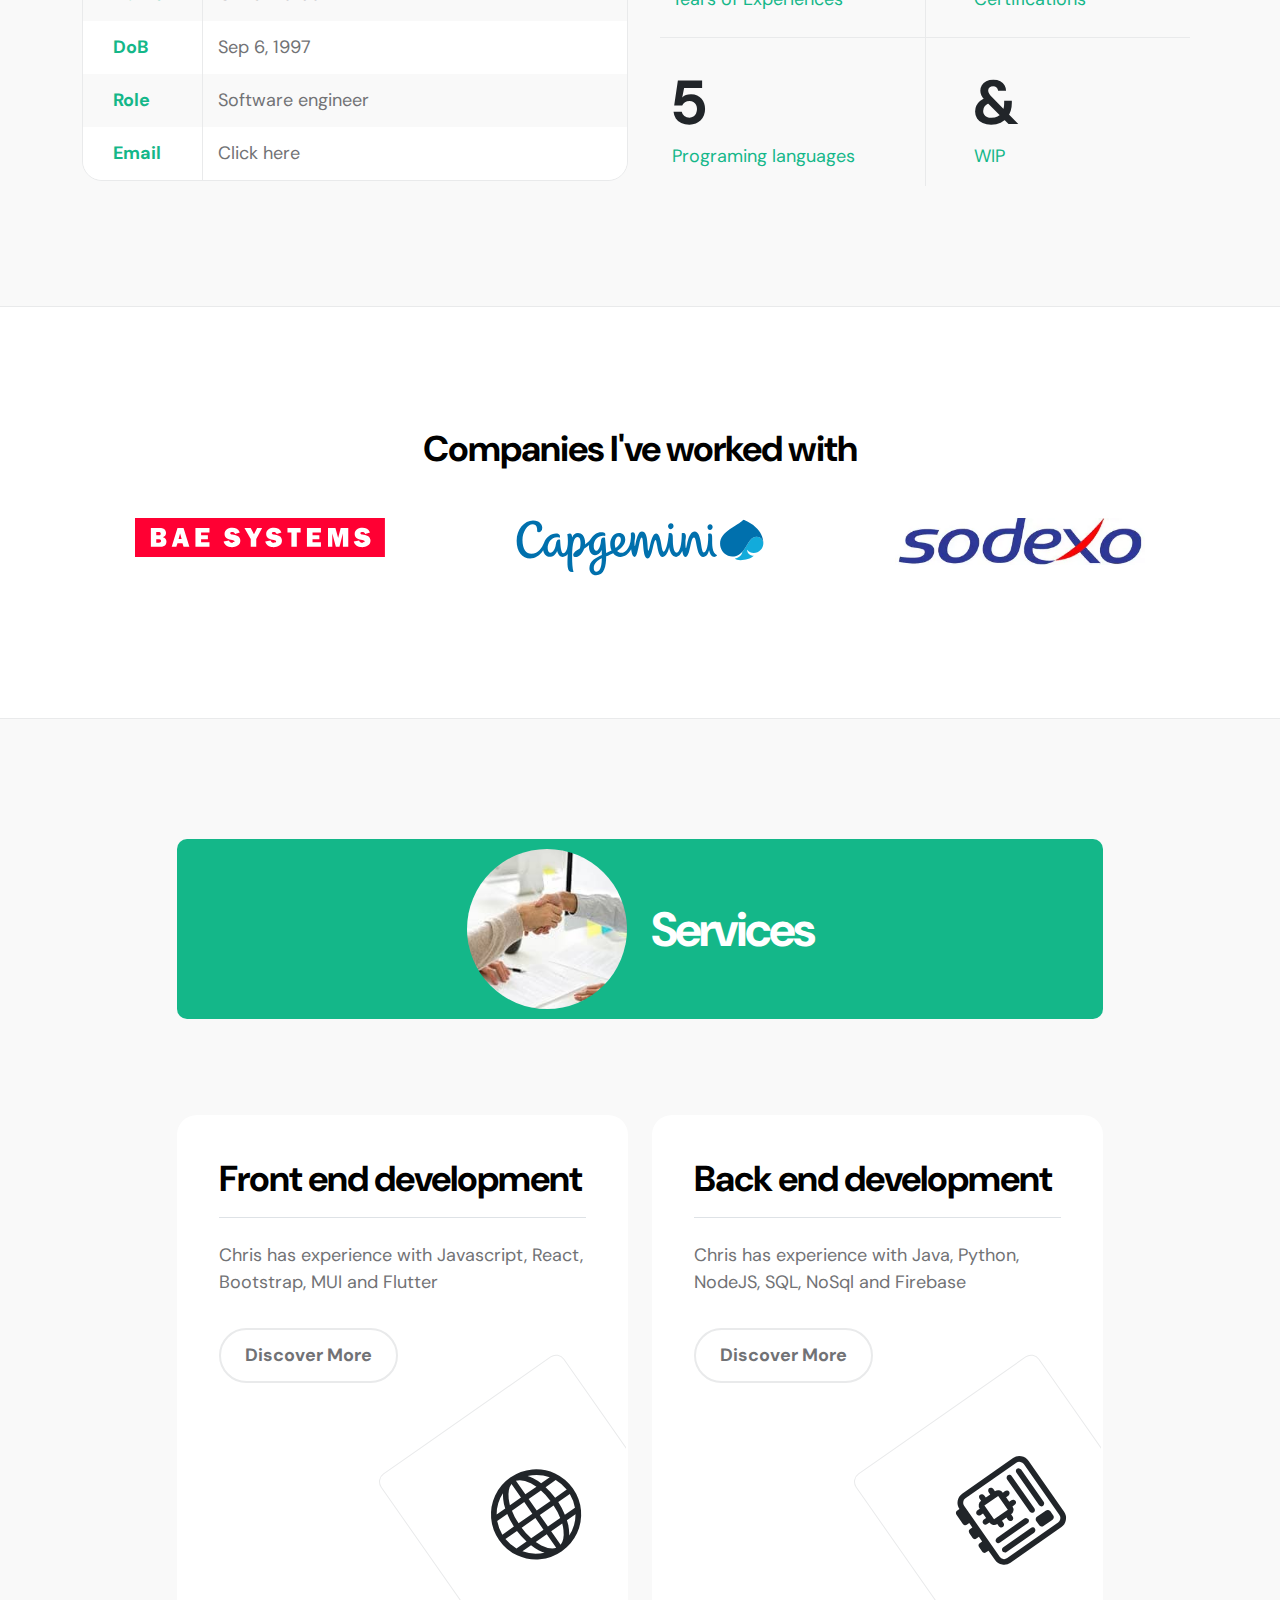
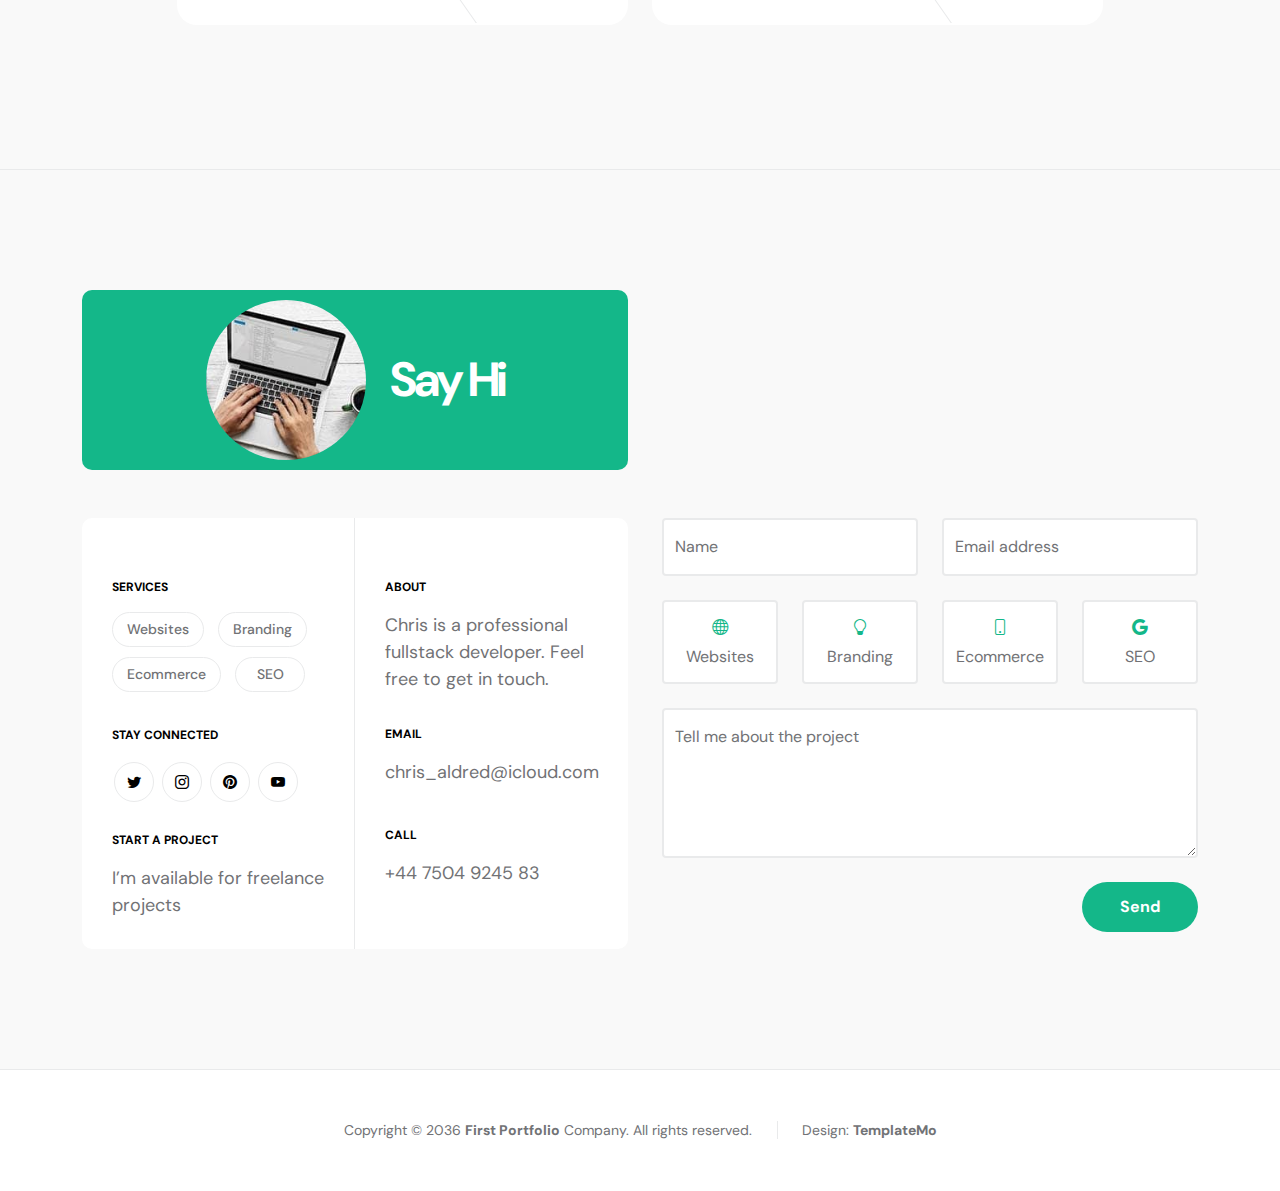
==== commit dc331919: "feat: avatar image" ====
--- a/index.html
+++ b/index.html
@@ -86,7 +86,7 @@
                         <div class="col-lg-7 col-12">
                             <div class="hero-text">
                                 <div class="hero-title-wrap d-flex align-items-center mb-4">
-                                    <img src="images/me-min_90x120.jpeg" class="avatar-image avatar-image-large img-fluid" alt="">
+                                    <img src="images/avatar.png" class="avatar-image avatar-image-large img-fluid" alt="">
 
                                     <h1 class="hero-title ms-3 mb-0">Hello!</h1>
                                 </div>
@@ -122,7 +122,7 @@
                                 <div class="section-title-wrap d-flex justify-content-end align-items-center mb-4">
                                     <h2 class="text-white me-4 mb-0">My Story</h2>
 
-                                    <img src="images/me-min.jpeg" class="avatar-image img-fluid" alt="">
+                                    <img src="images/avatar_1.png" class="avatar-image img-fluid" alt="">
                                 </div>
 
                                 <h3 class="pt-2 mb-3">A little bit about Chris</h3>
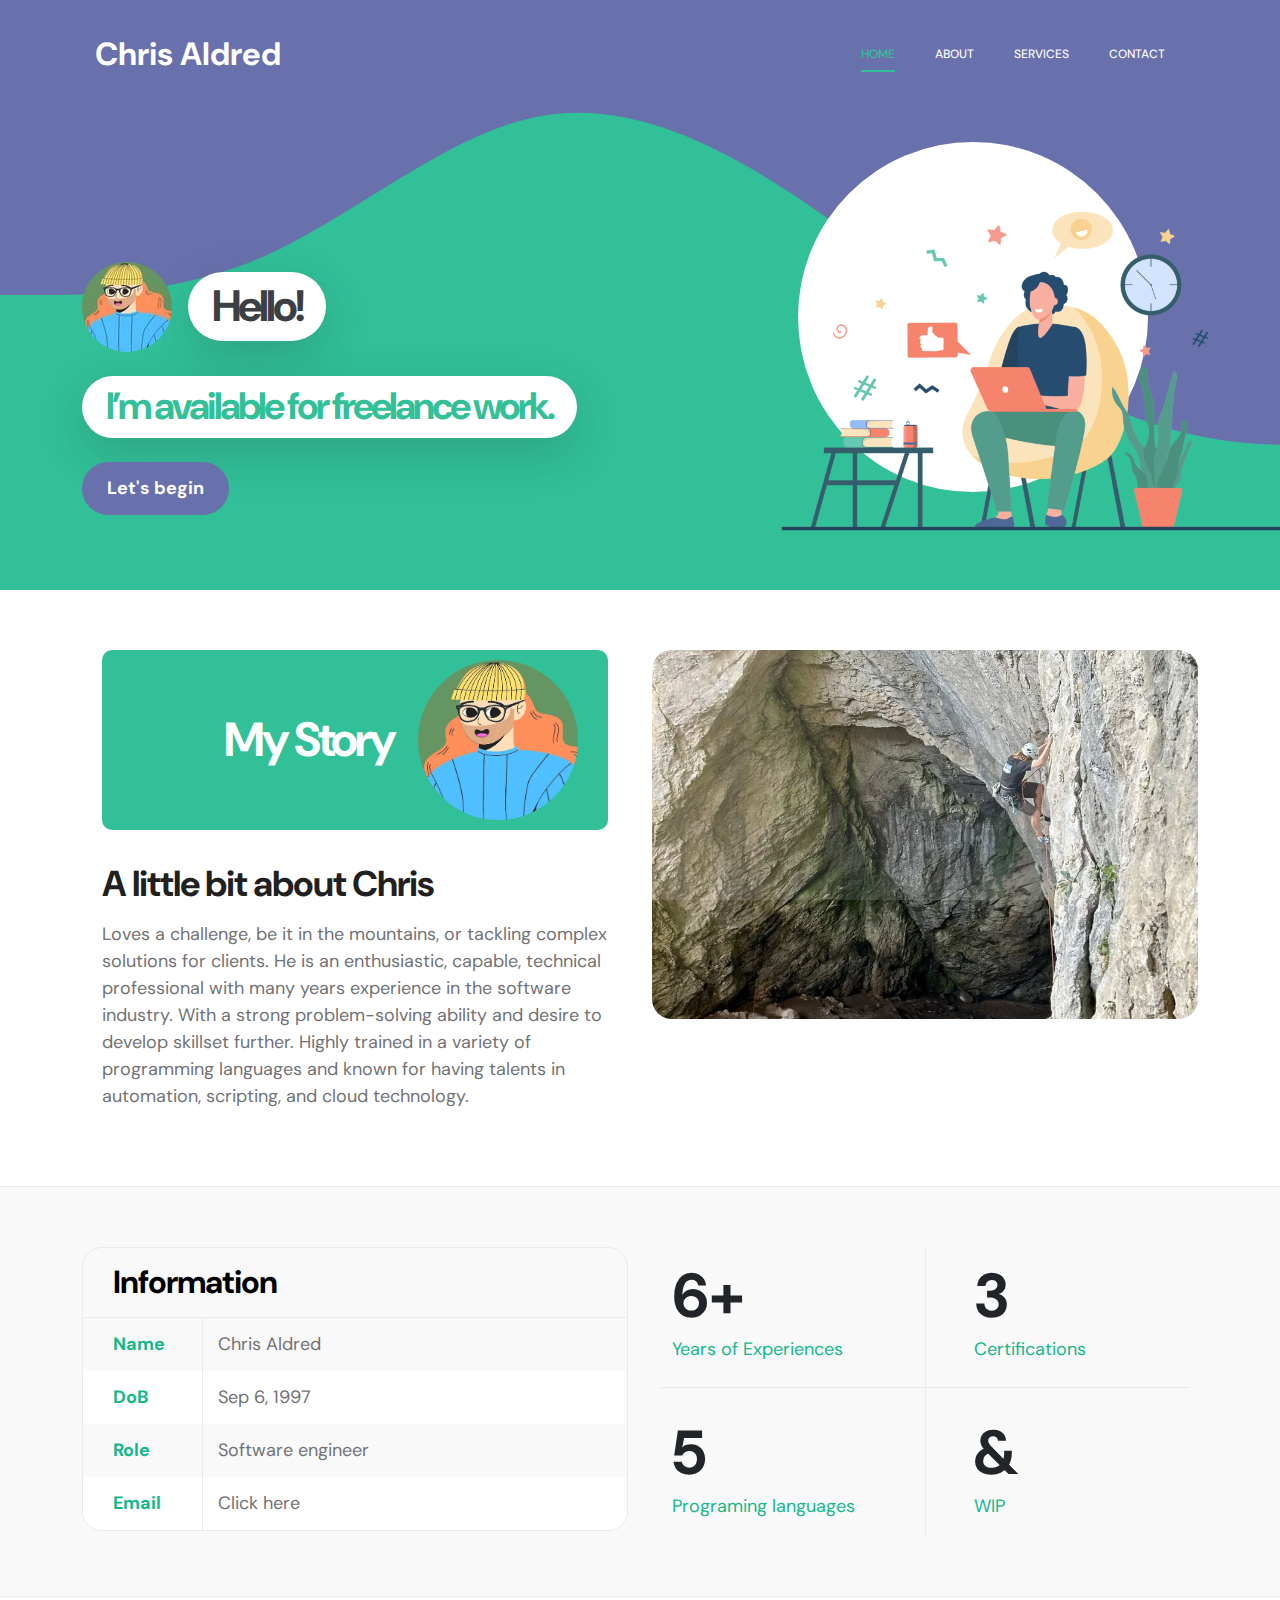
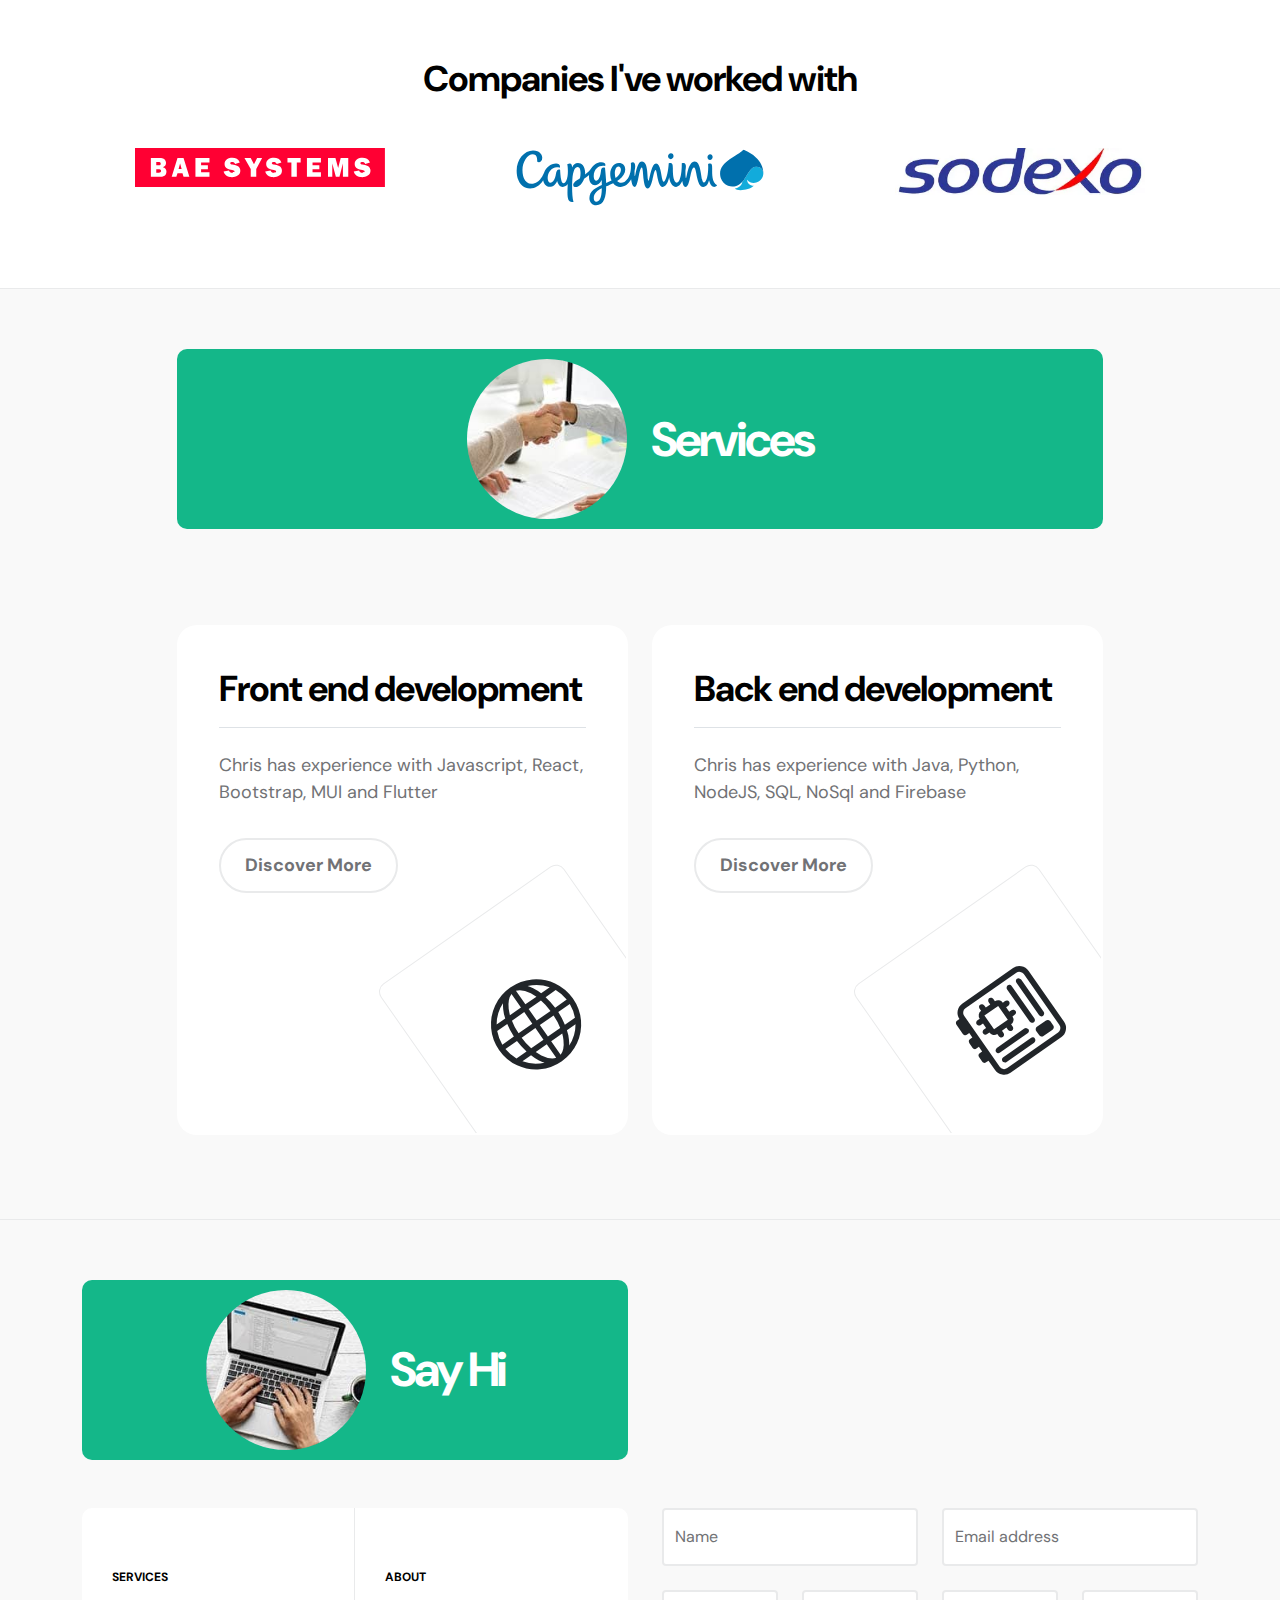
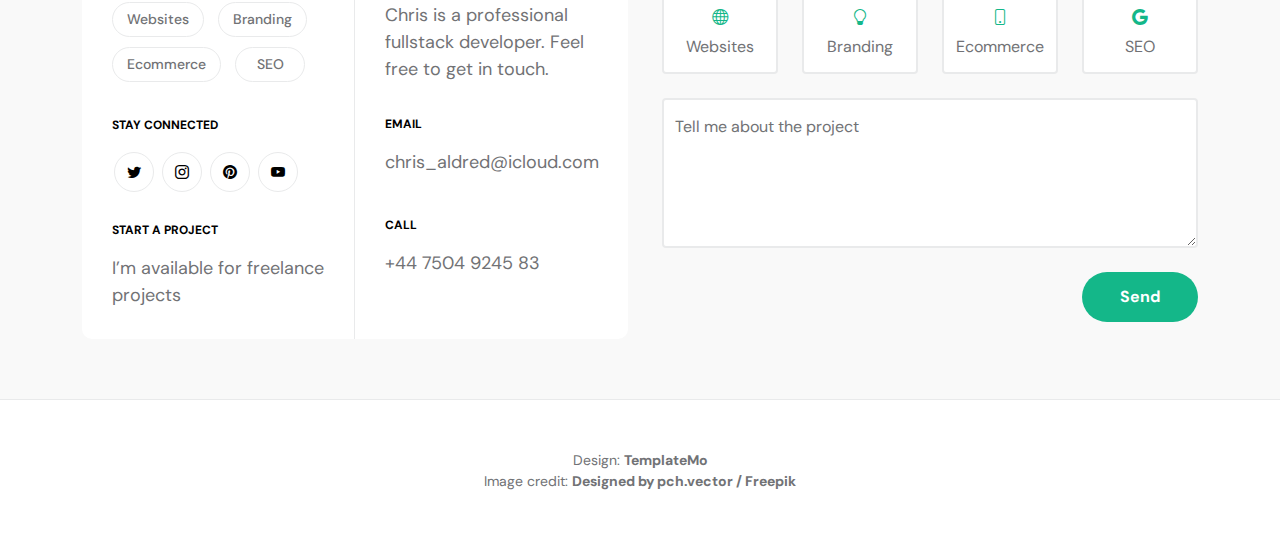
==== commit 6e349875: "fix: better mobile screen padding" ====
--- a/index.html
+++ b/index.html
@@ -98,7 +98,7 @@
 
                         <div class="col-lg-5 col-12 position-relative">
                             <div class="hero-image-wrap"></div>
-                            <img src="images/desk.png" class="hero-image img-fluid" alt="">
+                            <img src="images/desk.png" class="hero-image img-fluid" alt="Designed by pch.vector / Freepik">
                         </div>
 
                     </div>
@@ -112,11 +112,7 @@
                 <div class="container">
                     <div class="row">
 
-                        <div class="col-lg-6 col-12">
-                            <img src="images/climbing-min.jpeg" class="about-image img-fluid" alt="">
-                        </div>
-
-                        <div class="col-lg-6 col-12 mt-5 mt-lg-0">
+                        <div class="col-lg-6 col-12 mt-lg-0">
                             <div class="about-thumb">
 
                                 <div class="section-title-wrap d-flex justify-content-end align-items-center mb-4">
@@ -135,6 +131,10 @@
                                     technology.</p>
 
                             </div>
+                        </div>
+
+                        <div class="col-lg-6 col-12">
+                            <img src="images/climbing-min.jpeg" class="about-image img-fluid" alt="">
                         </div>
 
                     </div>
@@ -461,9 +461,9 @@
                     <div class="col-lg-12 col-12">
                         <div class="copyright-text-wrap">
                             <p class="mb-0">
-                                <span class="copyright-text">Copyright © 2036 <a href="#">First Portfolio</a> Company. All rights reserved.</span>
                                 Design: 
                                 <a rel="sponsored" href="https://templatemo.com" target="_blank">TemplateMo</a>
+                                <br/> Image credit: <a href="http://www.freepik.com">Designed by pch.vector / Freepik</a>
                             </p>
                         </div>
                     </div>
--- a/css/templatemo-first-portfolio-style.css
+++ b/css/templatemo-first-portfolio-style.css
@@ -133,8 +133,8 @@
 }
 
 .section-padding {
-  padding-top: 120px;
-  padding-bottom: 120px;
+  padding-top: 60px;
+  padding-bottom: 60px;
 }
 
 b,
@@ -469,7 +469,7 @@
   position: relative;
   overflow: hidden;
   padding-top: 330px;
-  padding-bottom: 330px;
+  padding-bottom: 260px;
 }
 
 @media screen and (min-width: 991px) {
@@ -1017,8 +1017,8 @@
   }
 
   .section-padding {
-    padding-top: 80px;
-    padding-bottom: 80px;
+    padding-top: 60px;
+    padding-bottom: 60px;
   }
 
   .custom-btn,
@@ -1066,7 +1066,7 @@
   }
 
   .hero {
-    padding-top: 200px;
+    padding-top: 150px;
     padding-bottom: 400px;
   }
 
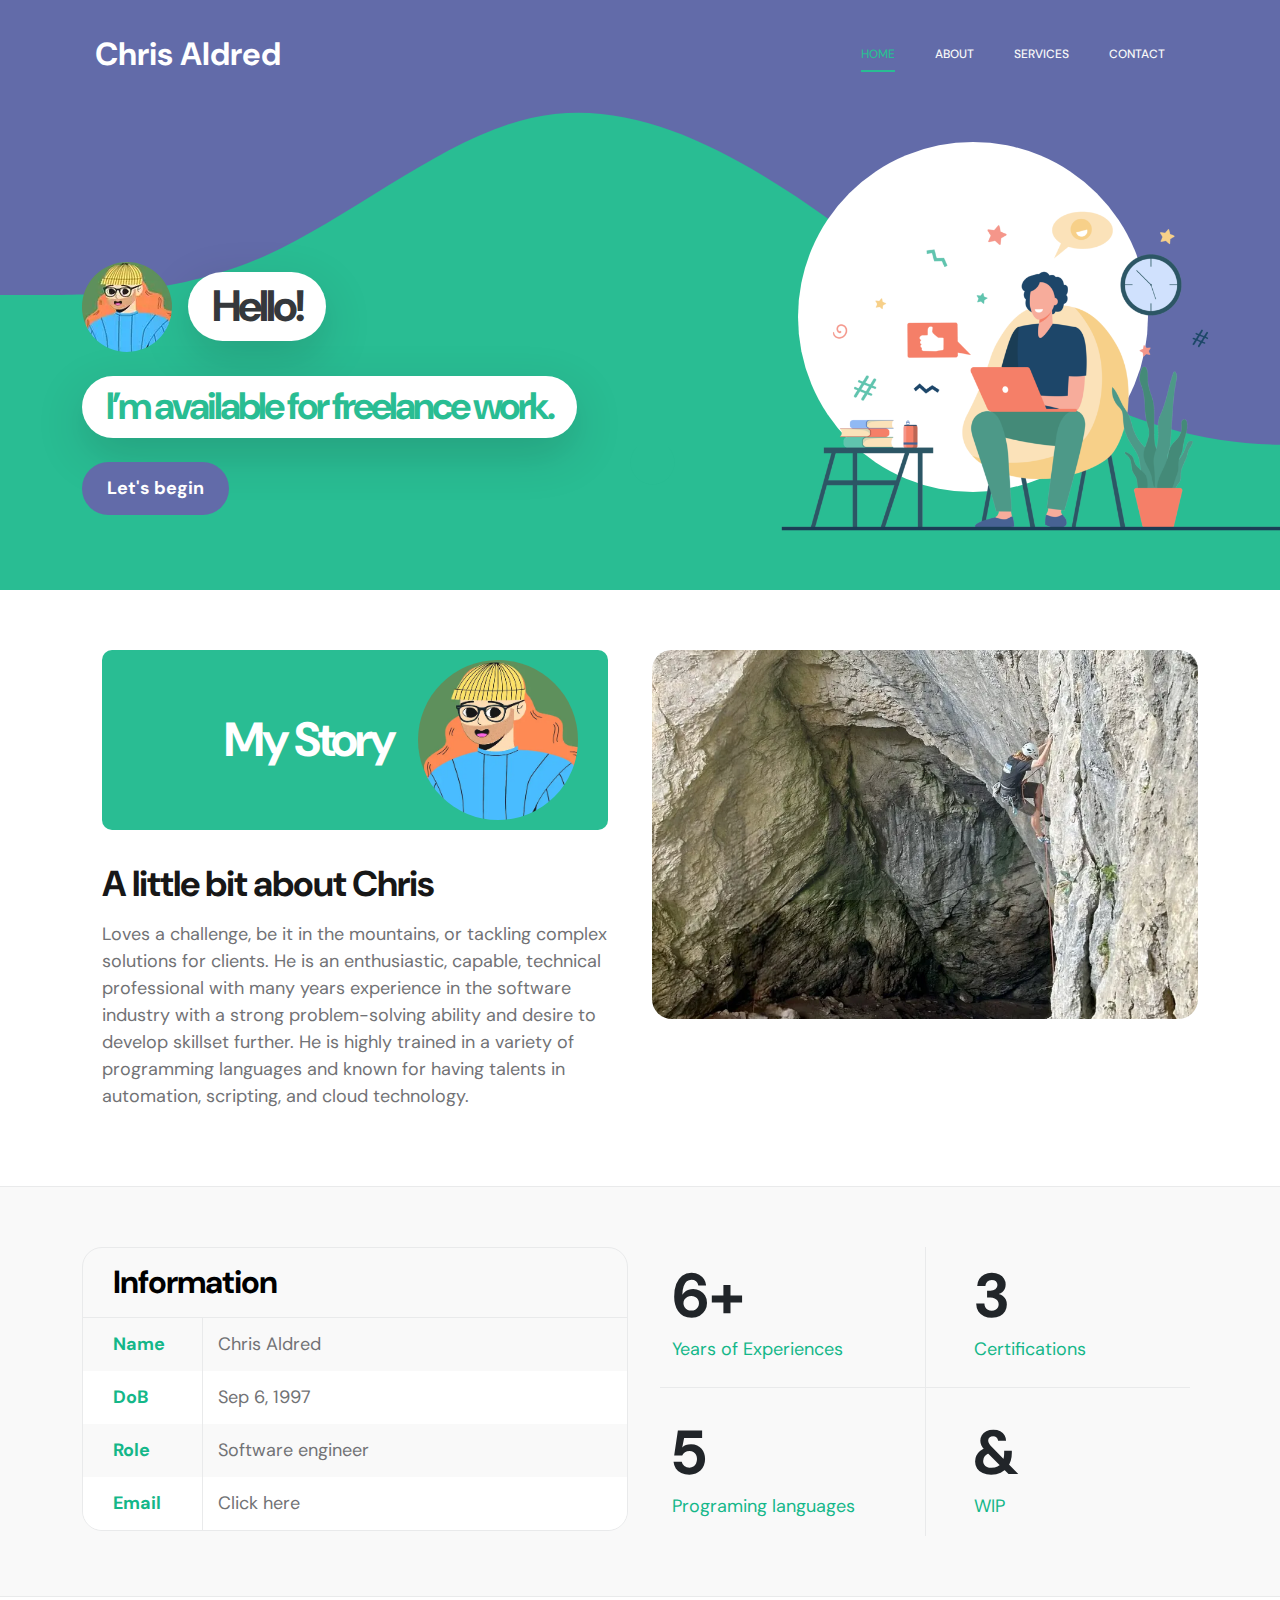
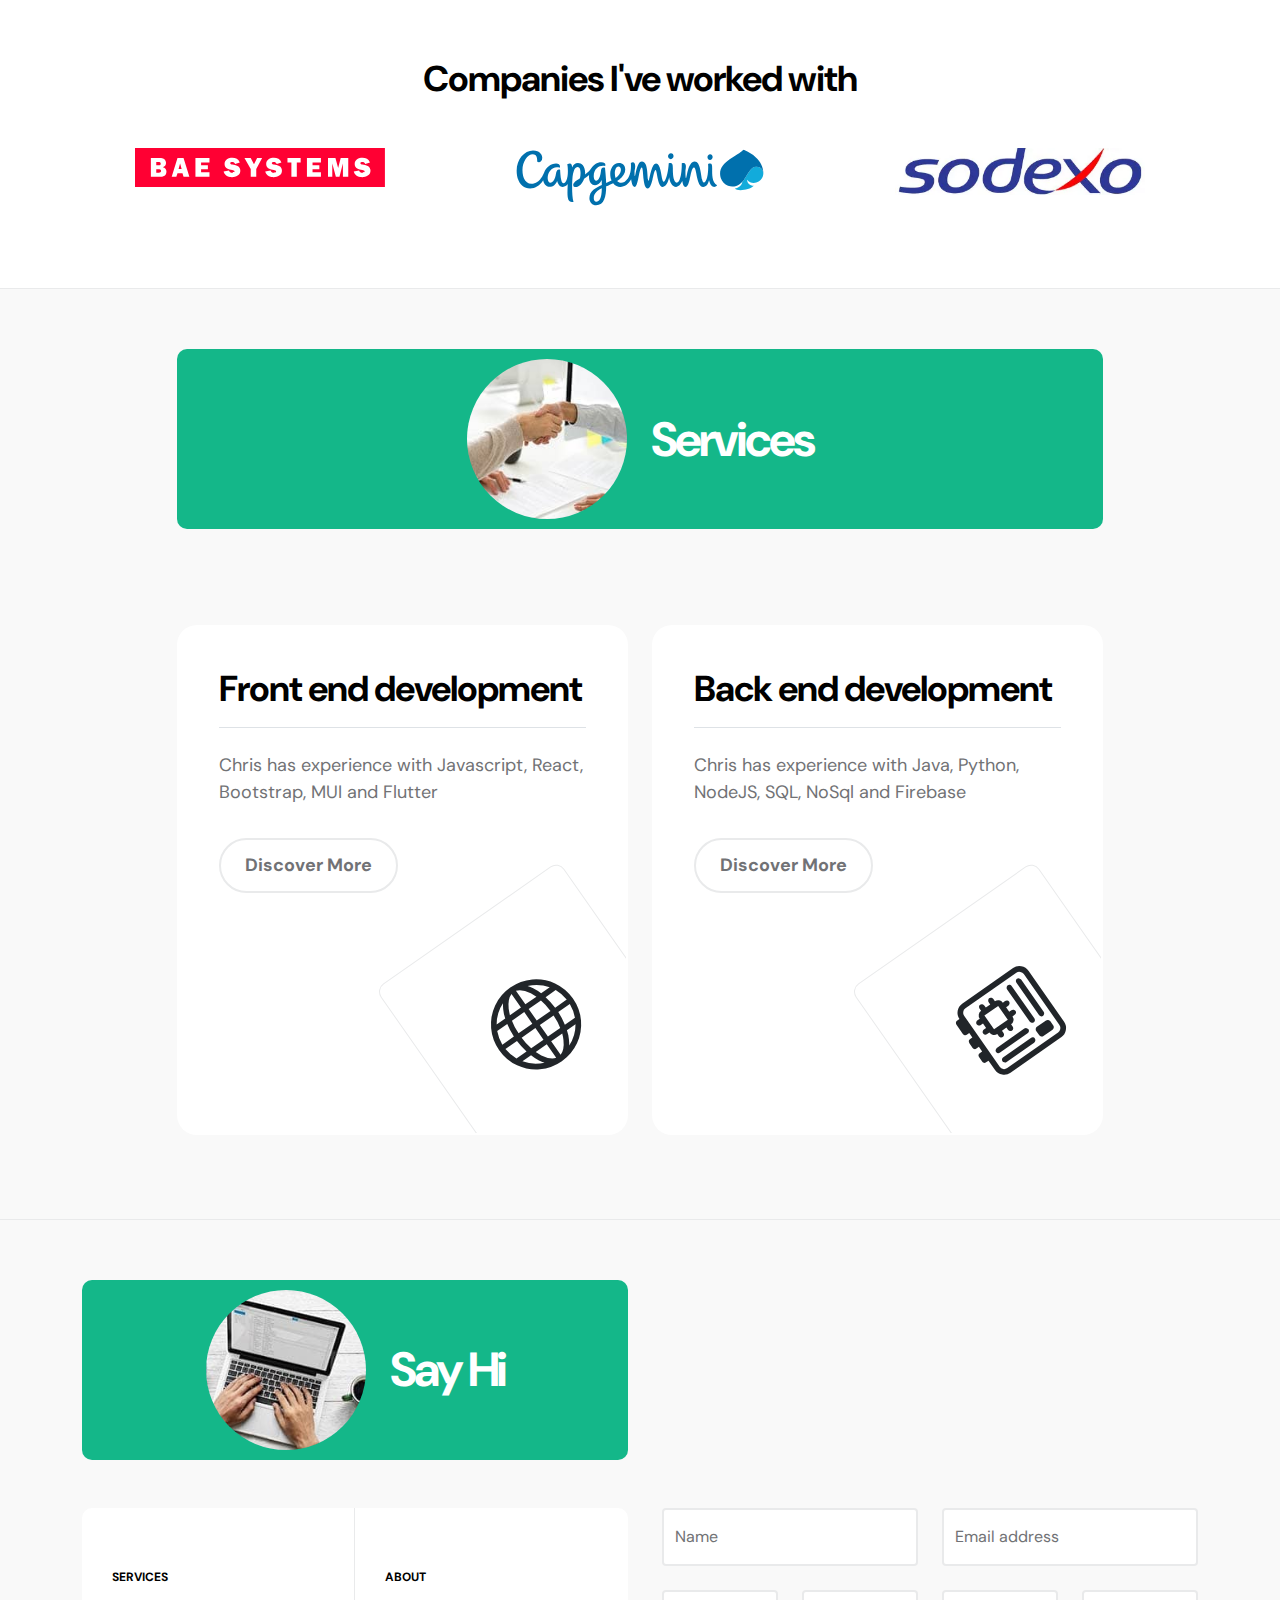
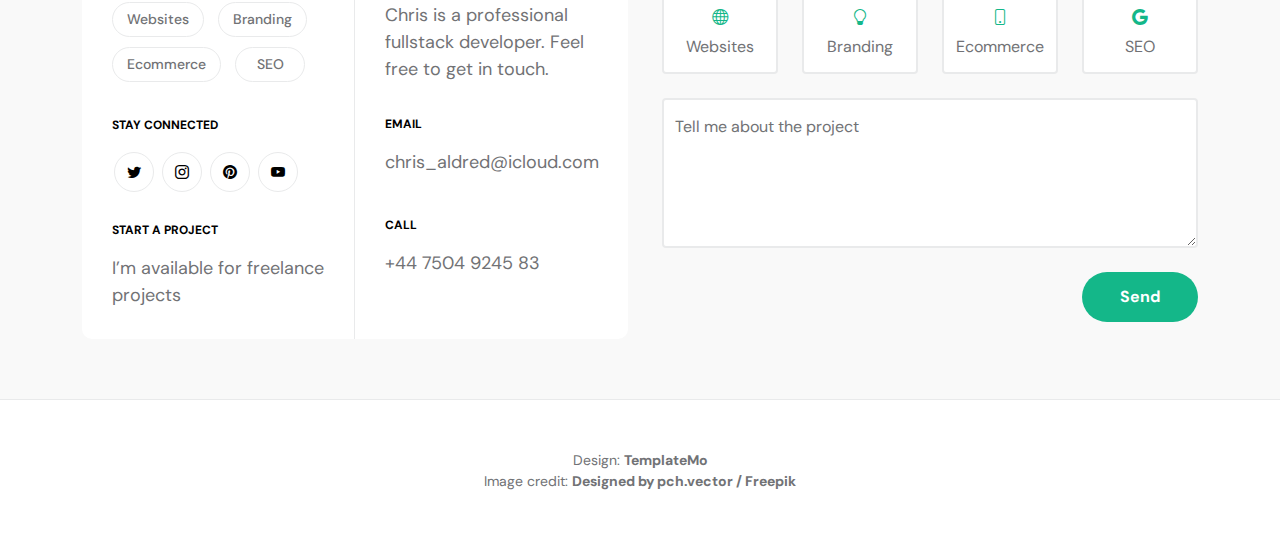
==== commit 3a567924: "fix: mobile padding" ====
--- a/index.html
+++ b/index.html
@@ -124,9 +124,9 @@
                                 <h3 class="pt-2 mb-3">A little bit about Chris</h3>
 
                                 <p>Loves a challenge, be it in the mountains, or tackling complex solutions for clients.
-                                    He is an enthusiastic, capable, technical professional with many years experience in the software industry.
-                                    With a strong problem-solving ability and desire to develop skillset further.
-                                    Highly trained in a variety of programming languages and 
+                                    He is an enthusiastic, capable, technical professional with many years experience in the software industry 
+                                    with a strong problem-solving ability and desire to develop skillset further.
+                                    He is highly trained in a variety of programming languages and 
                                     known for having talents in automation, scripting, and cloud 
                                     technology.</p>
 
--- a/css/templatemo-first-portfolio-style.css
+++ b/css/templatemo-first-portfolio-style.css
@@ -1066,13 +1066,13 @@
   }
 
   .hero {
-    padding-top: 150px;
-    padding-bottom: 400px;
+    padding-top: 110px;
+    padding-bottom: 300px;
   }
 
   .hero-text {
     top: 0;
-    margin-bottom: 120px;
+    margin-bottom: 60px;
   }
 
   .about-thumb {
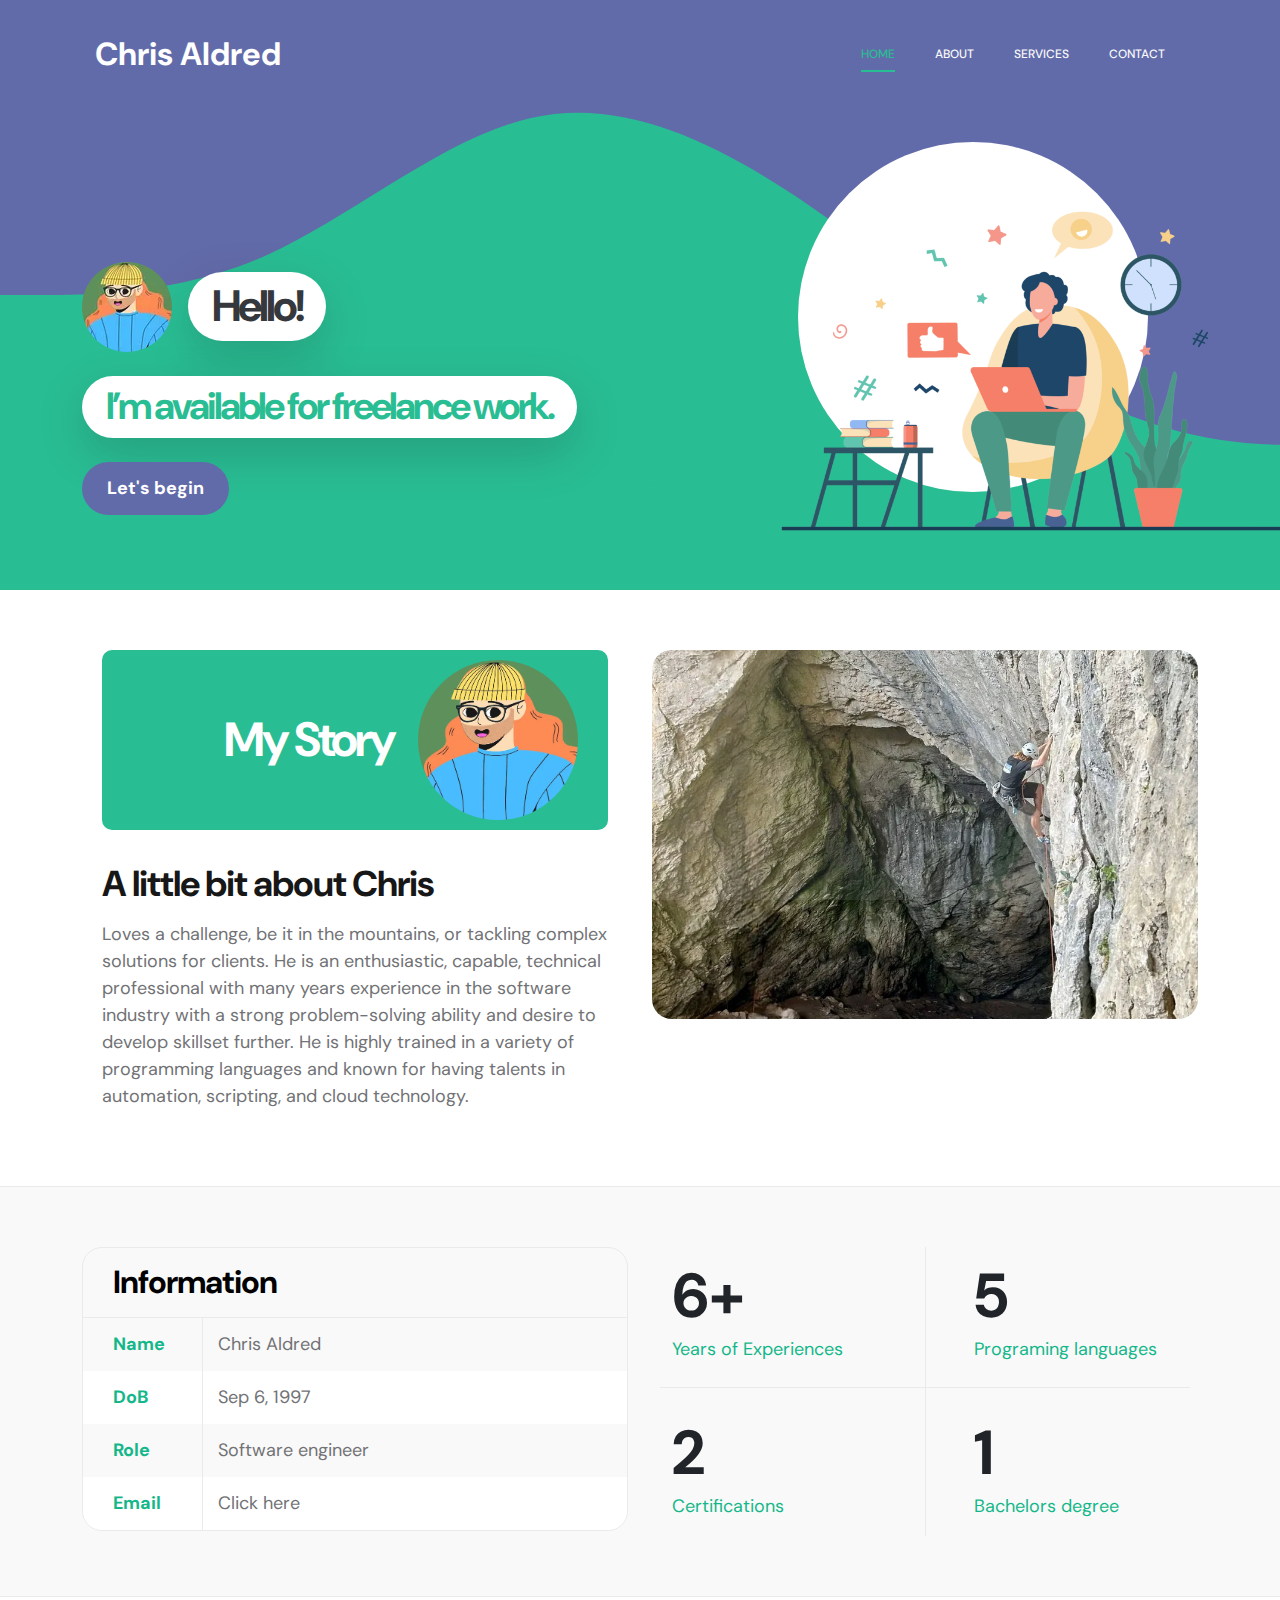
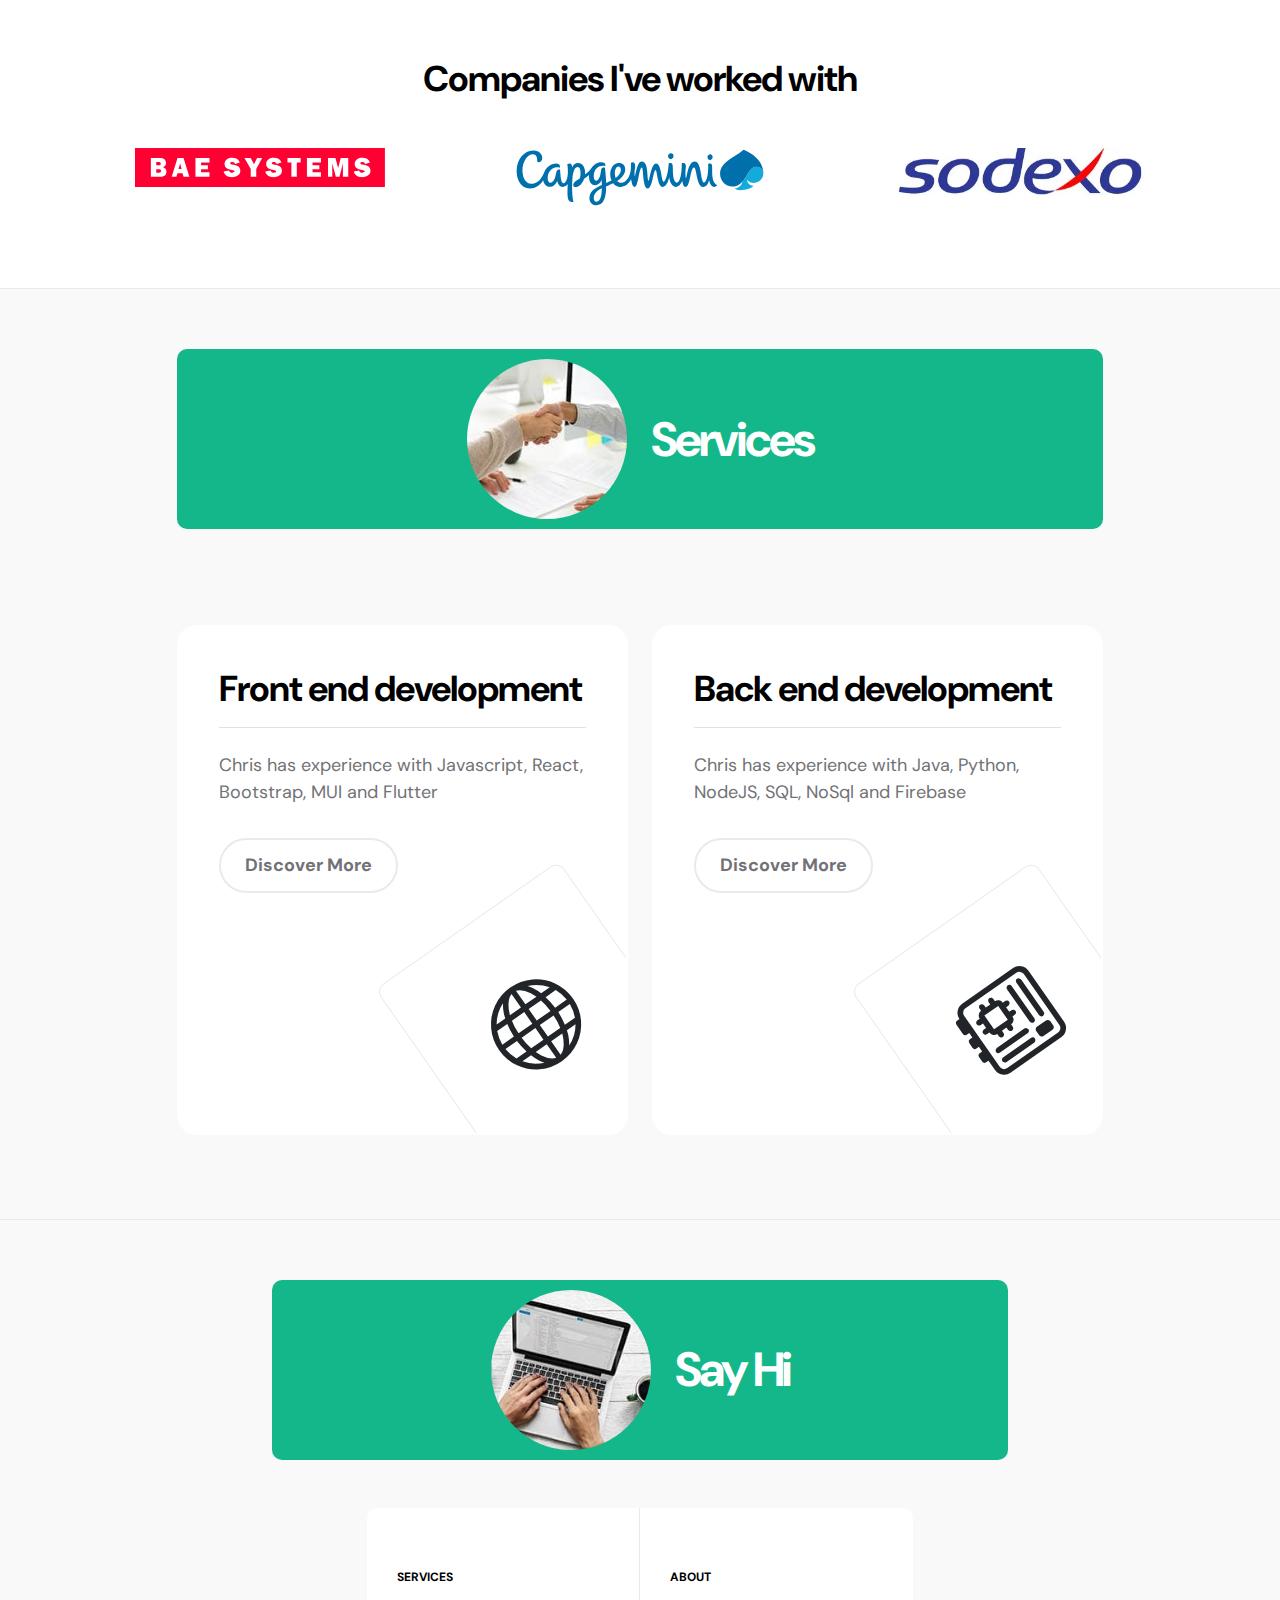
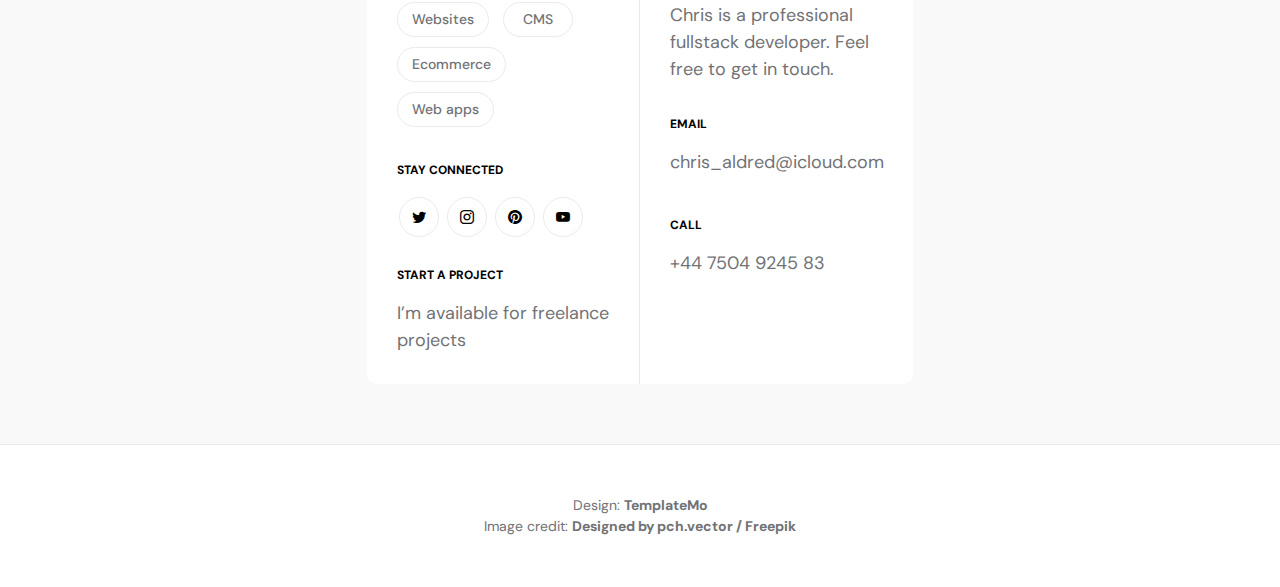
==== commit 5152a50f: "feat: clean up" ====
--- a/index.html
+++ b/index.html
@@ -185,21 +185,21 @@
                                     </div>
 
                                     <div class="col-lg-6 col-6 featured-border-start featured-border-bottom ps-5 py-2">
-                                        <strong class="featured-numbers">3</strong>
-
-                                        <p class="featured-text">Certifications </p>
+                                        <strong class="featured-numbers">5</strong>
+
+                                        <p class="featured-text">Programing languages</p>
                                     </div>
 
                                     <div class="col-lg-6 col-6 pt-4">
-                                        <strong class="featured-numbers">5</strong>
-
-                                        <p class="featured-text">Programing languages</p>
+                                        <strong class="featured-numbers">2</strong>
+
+                                        <p class="featured-text">Certifications</p>
                                     </div>
 
                                     <div class="col-lg-6 col-6 featured-border-start ps-5 pt-4">
-                                        <strong class="featured-numbers">&</strong>
-
-                                        <p class="featured-text">WIP</p>
+                                        <strong class="featured-numbers">1</strong>
+
+                                        <p class="featured-text">Bachelors degree</p>
                                     </div>
                                 </div>
                             </div>
@@ -298,9 +298,9 @@
 
             <section class="contact section-padding" id="section_5">
                     <div class="container">
-                        <div class="row">
-
-                            <div class="col-lg-6 col-md-8 col-12">
+                        <div class="row justify-content-md-center">
+
+                            <div class="col-md-8 col-12">
                                 <div class="section-title-wrap d-flex justify-content-center align-items-center mb-5">
                                     <img src="images/aerial-view-man-using-computer-laptop-wooden-table.jpg" class="avatar-image img-fluid" alt="">
 
@@ -317,11 +317,11 @@
                                     <ul class="footer-menu">
                                         <li class="footer-menu-item"><a href="#" class="footer-menu-link">Websites</a></li>
 
-                                        <li class="footer-menu-item"><a href="#" class="footer-menu-link">Branding</a></li>
+                                        <li class="footer-menu-item"><a href="#" class="footer-menu-link">CMS</a></li>
 
                                         <li class="footer-menu-item"><a href="#" class="footer-menu-link">Ecommerce</a></li>
 
-                                        <li class="footer-menu-item"><a href="#" class="footer-menu-link">SEO</a></li>
+                                        <li class="footer-menu-item"><a href="#" class="footer-menu-link">Web apps</a></li>
                                     </ul>
 
                                     <strong class="site-footer-title d-block mt-4 mb-3">Stay connected</strong>
@@ -368,7 +368,7 @@
                                 </div>
                             </div>
 
-                            <div class="col-lg-6 col-12 mt-5 mt-lg-0">
+                            <div hidden class="col-lg-6 col-12 mt-5 mt-lg-0">
                                 <form action="#" method="get" class="custom-form contact-form" role="form">
                                     <div class="row">
                                         <div class="col-lg-6 col-md-6 col-12">
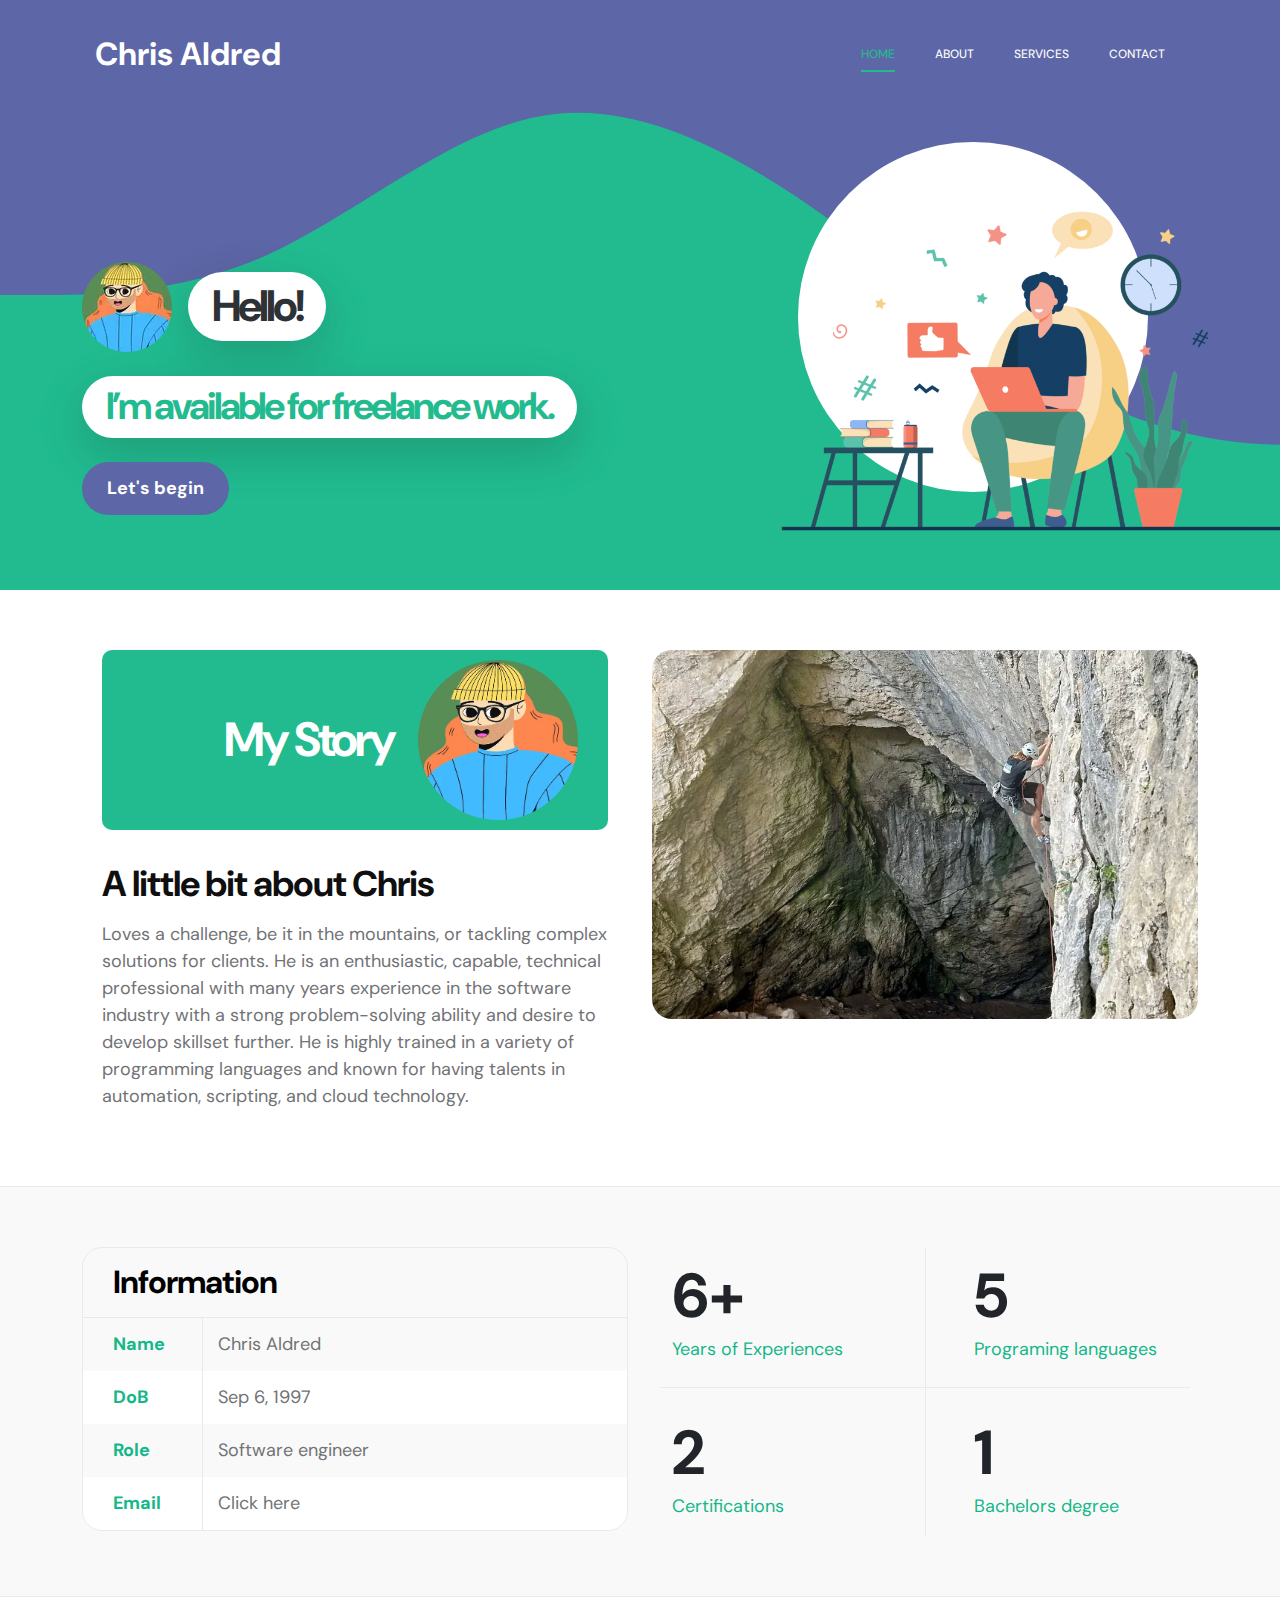
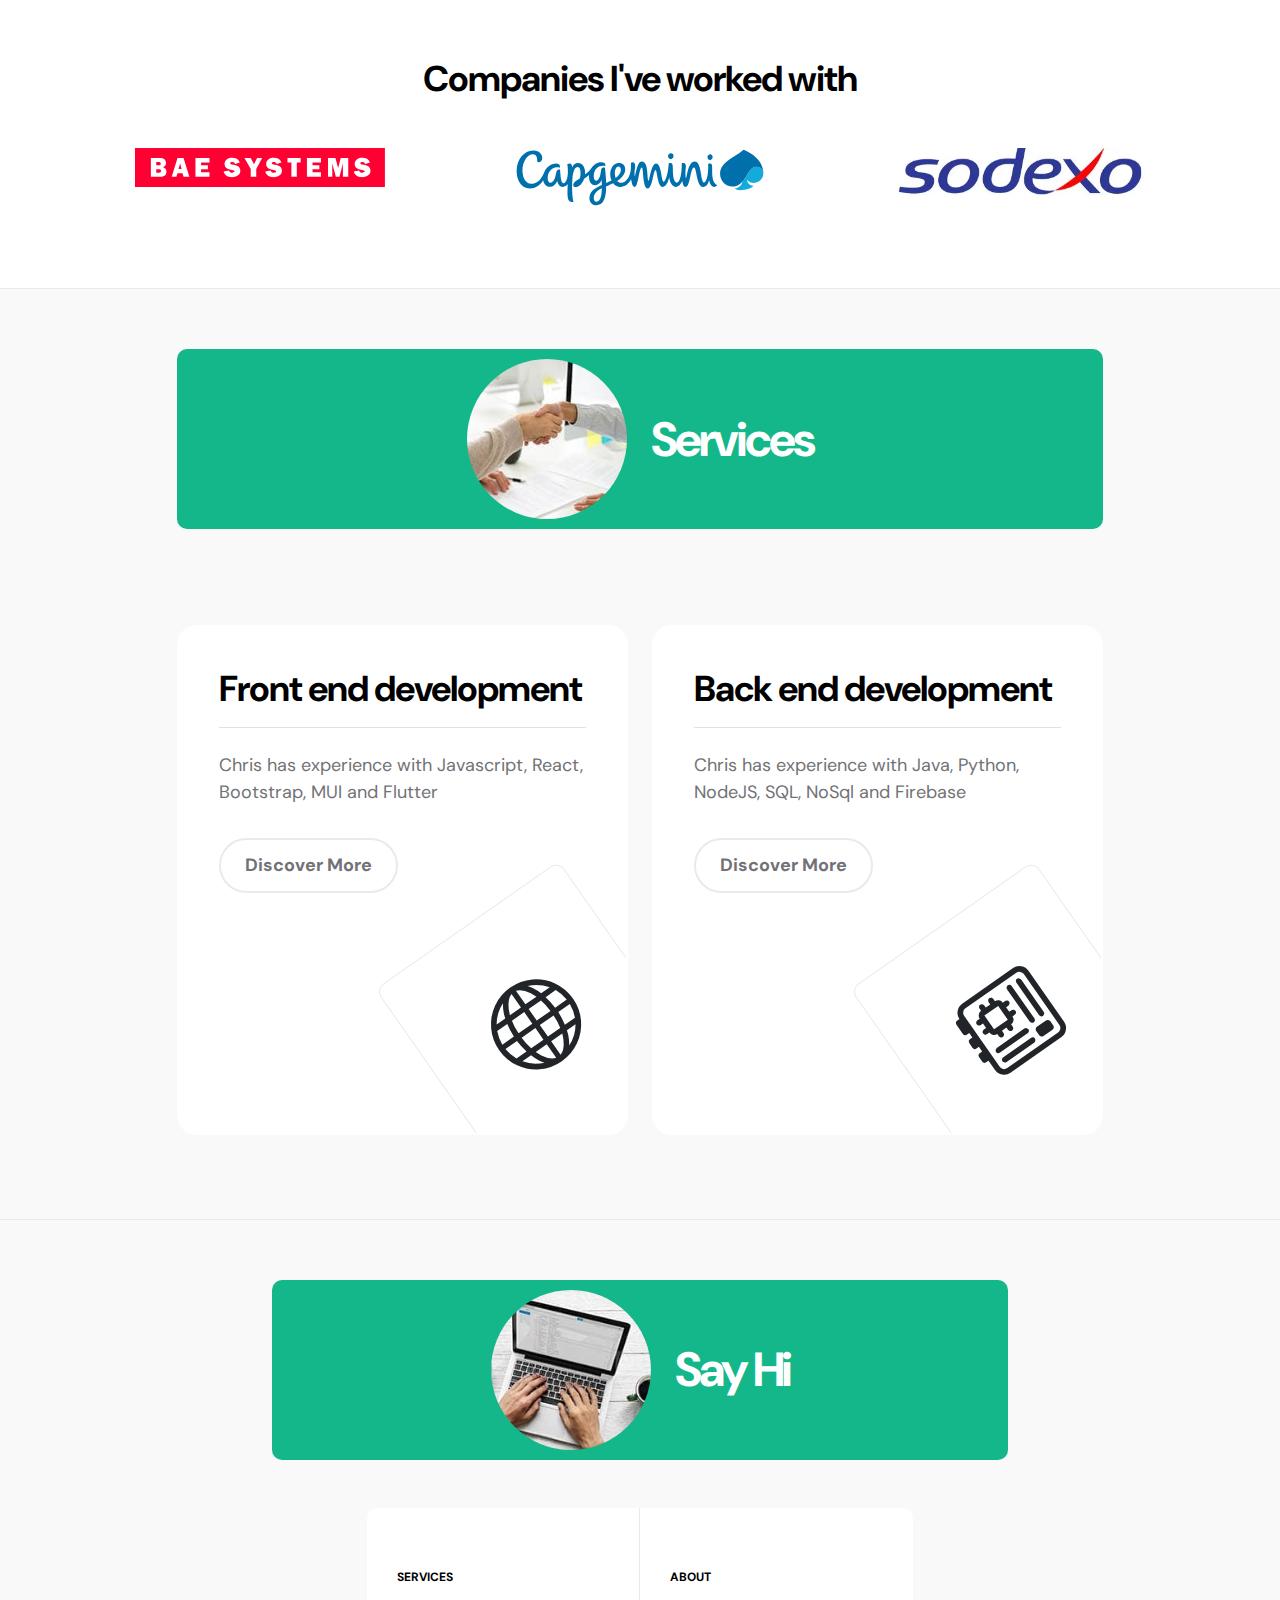
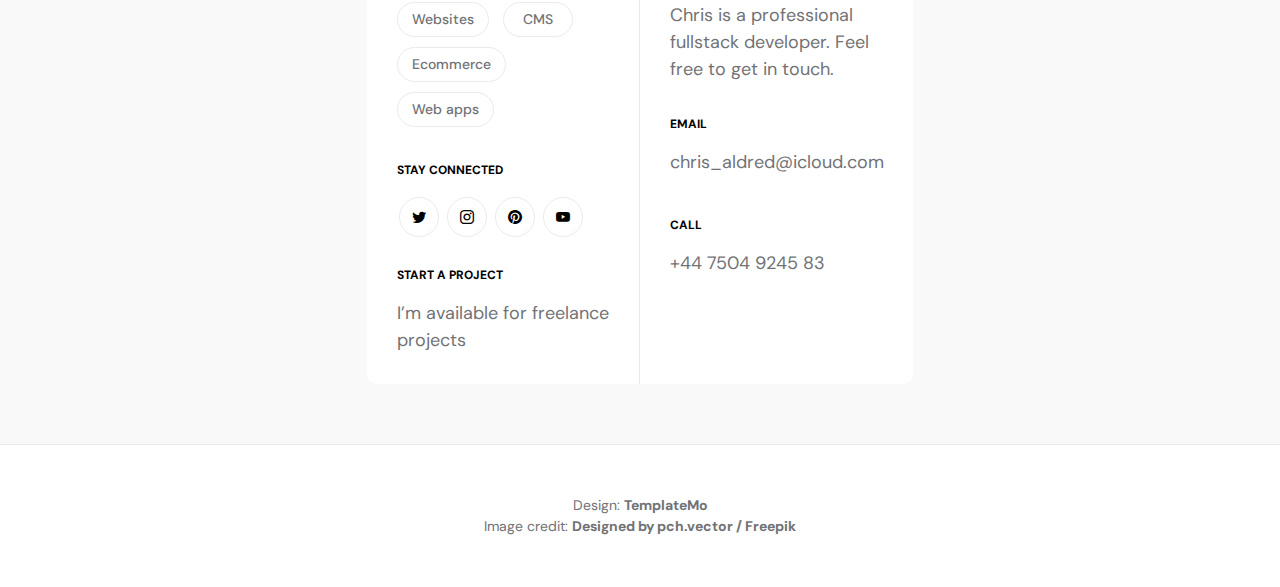
==== commit dc5efb06: "fix: telephone number" ====
--- a/index.html
+++ b/index.html
@@ -361,7 +361,7 @@
                                     <strong class="site-footer-title d-block mt-4 mb-3">Call</strong>
 
                                     <p class="mb-0">
-                                        <a href="tel: 120-240-9600">
+                                        <a href="tel: +447504924583">
                                             +44 7504 9245 83
                                         </a>
                                     </p>
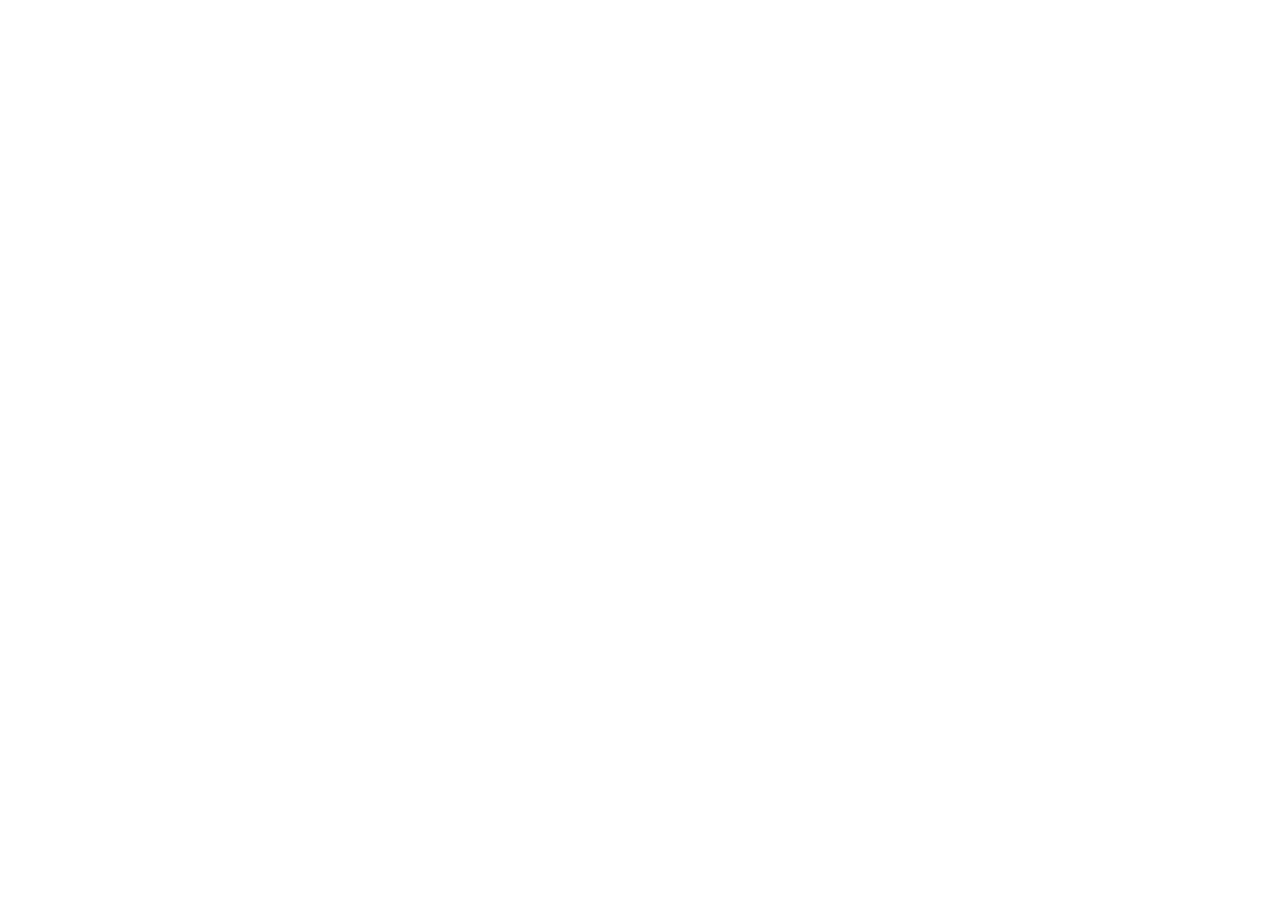
==== commit 296f92ca: "Update index.html" ====
--- a/index.html
+++ b/index.html
@@ -1,6 +1,7 @@
 <!doctype html>
 <html lang="en">
     <head>
+        <meta http-equiv="refresh" content="0;url=https://chris.aldred.dev" />
         <meta charset="utf-8">
         <meta name="viewport" content="width=device-width, initial-scale=1">
 
@@ -482,4 +483,4 @@
         <script src="js/custom.js"></script>
 
     </body>
-</html>+</html>
